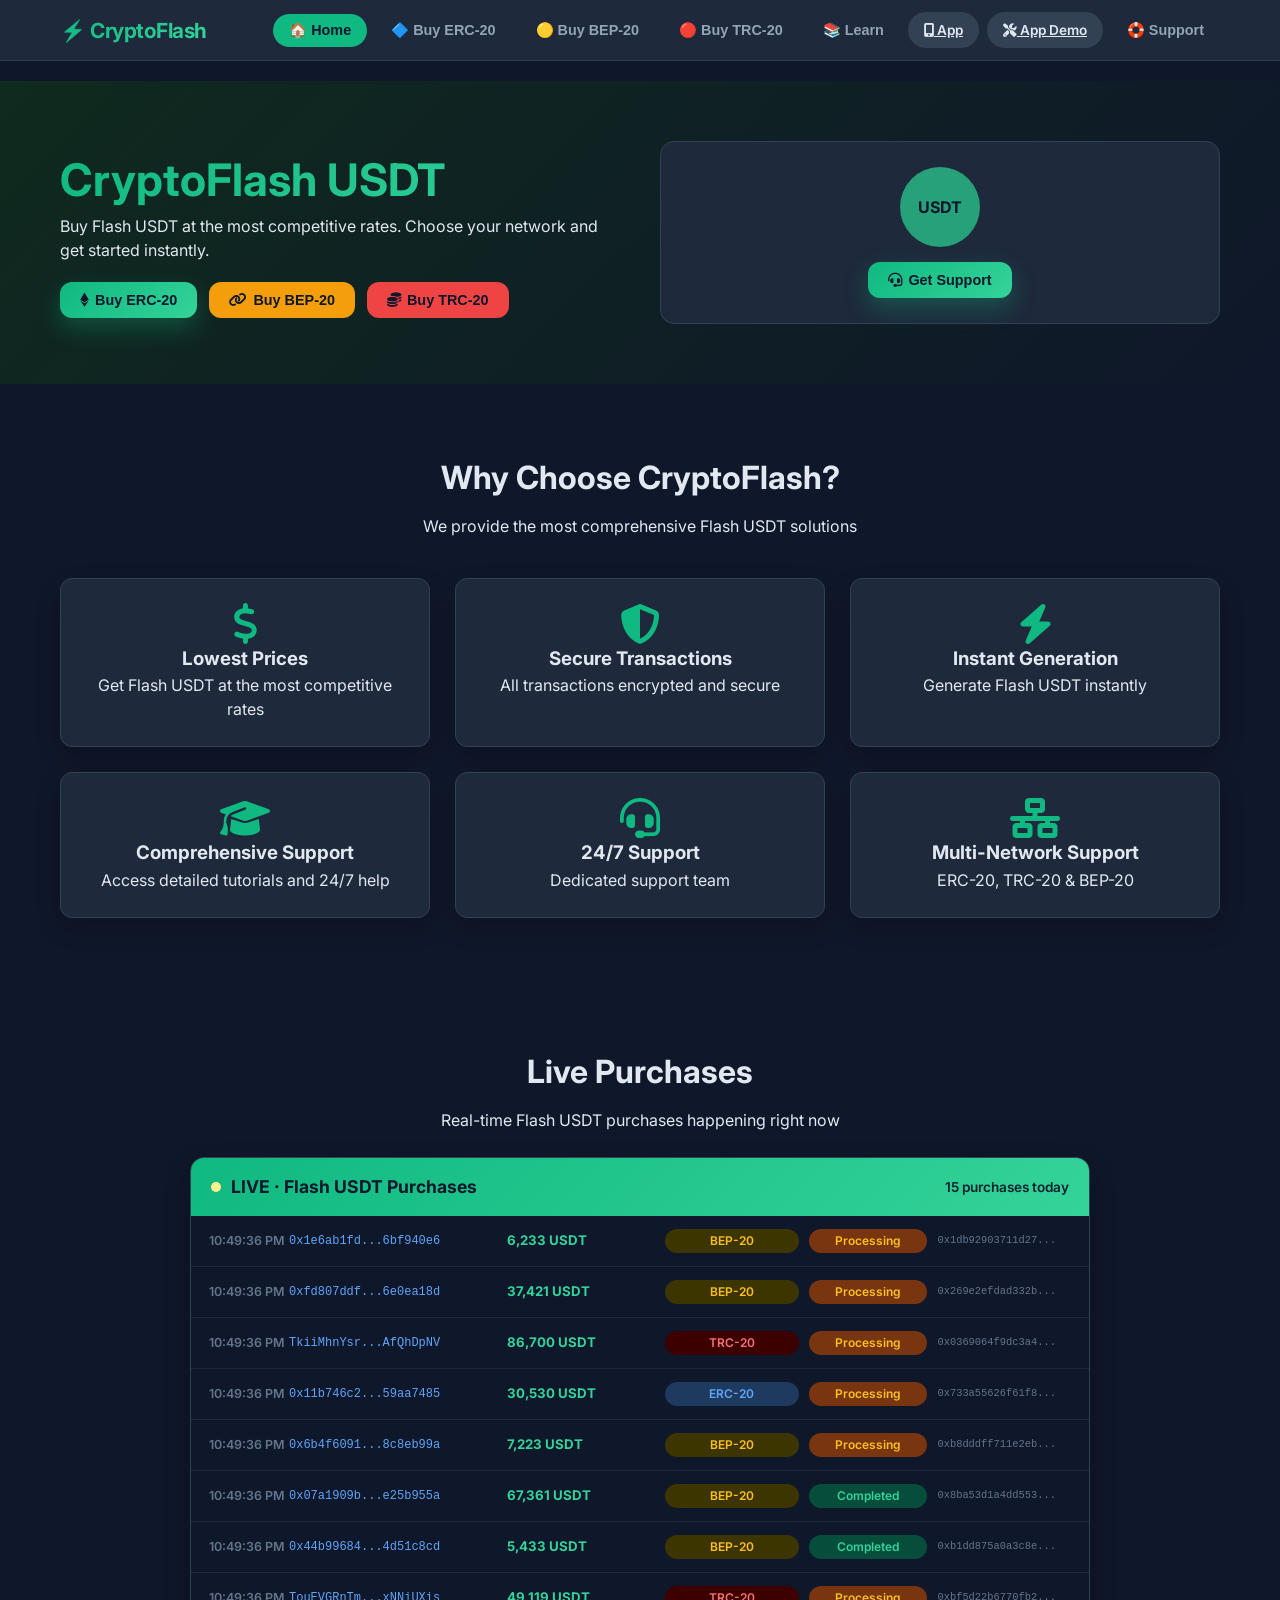
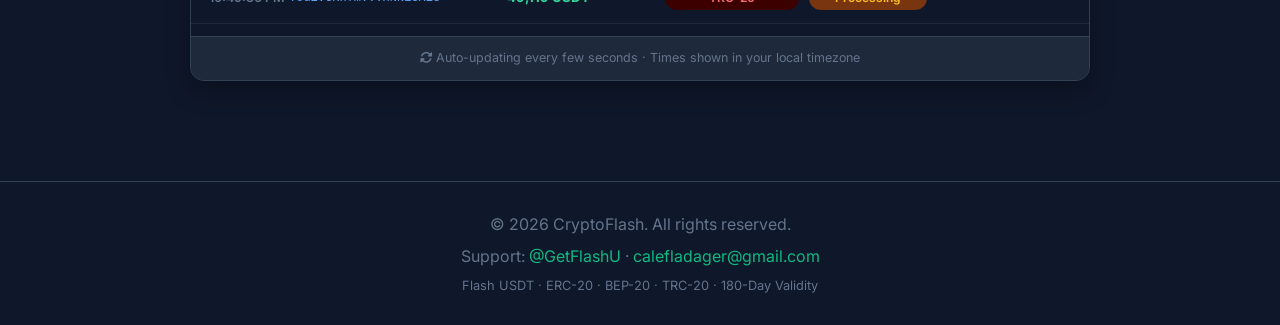
==== index.html @ 4290ac14 "Update index.html" ====
<!DOCTYPE html>
<html lang="en">
<head>
 <meta charset="UTF-8">
 <meta name="viewport" content="width=device-width, initial-scale=1.0, user-scalable=yes">
 
 <!-- Primary SEO Meta Tags -->
 <title>CryptoFlash - Buy Flash USDT Instantly | ERC-20, BEP-20, TRC-20 Lowest Prices</title>
 <meta name="description" content="Buy Flash USDT at the lowest prices. Instant delivery on ERC-20, BEP-20 & TRC-20 networks. 180-day validity, secure transactions, 24/7 Telegram support @GetFlashU.">
 <meta name="keywords" content="flash usdt, buy flash usdt, flash usdt generator, erc-20 usdt, trc-20 usdt, bep-20 usdt, flash trc, usdt flash, buy usdt cheap, flash usdt lowest price, flash usdt 2026, cryptoflash">
 <meta name="author" content="CryptoFlash">
 <meta name="robots" content="index, follow, max-image-preview:large, max-snippet:-1, max-video-preview:-1">
 <meta name="theme-color" content="#10b981">
 <link rel="canonical" href="https://cryptoflash.shop/">
 
 <!-- Open Graph / Facebook -->
 <meta property="og:type" content="website">
 <meta property="og:url" content="https://cryptoflash.shop/">
 <meta property="og:title" content="CryptoFlash - Buy Flash USDT Instantly | ERC-20, BEP-20, TRC-20">
 <meta property="og:description" content="Buy Flash USDT at the lowest prices. Instant delivery on ERC-20, BEP-20 & TRC-20 networks. 180-day validity, secure transactions, 24/7 Telegram support @GetFlashU.">
 <meta property="og:image" content="FlashTRCbanner.jpg">
 <meta property="og:image:width" content="1200">
 <meta property="og:image:height" content="630">
 <meta property="og:image:alt" content="CryptoFlash - Buy Flash USDT Instantly on ERC-20, BEP-20, TRC-20">
 <meta property="og:site_name" content="CryptoFlash">
 <meta property="og:locale" content="en_US">
 
 <!-- Twitter Card -->
 <meta name="twitter:card" content="summary_large_image">
 <meta name="twitter:url" content="https://cryptoflash.shop/">
 <meta name="twitter:title" content="CryptoFlash - Buy Flash USDT Instantly | ERC-20, BEP-20, TRC-20">
 <meta name="twitter:description" content="Buy Flash USDT at the lowest prices. Instant delivery on ERC-20, BEP-20 & TRC-20 networks. 180-day validity, secure transactions, 24/7 Telegram support @GetFlashU.">
 <meta name="twitter:image" content="FlashTRCbanner.jpg">
 <meta name="twitter:image:alt" content="CryptoFlash - Buy Flash USDT Instantly">
 <meta name="twitter:site" content="@GetFlashU">
 <meta name="twitter:creator" content="@GetFlashU">
 
 <!-- Favicon -->
 <link rel="icon" type="image/png" href="FlashTRC.jpg">
 <link rel="apple-touch-icon" href="FlashTRC.jpg">
 <link rel="shortcut icon" href="FlashTRC.jpg" type="image/png">
 
 <!-- Preconnect & Fonts -->
 <link rel="preconnect" href="https://fonts.googleapis.com">
 <link rel="preconnect" href="https://fonts.gstatic.com" crossorigin>
 <link rel="preconnect" href="https://cdnjs.cloudflare.com">
 <link href="https://fonts.googleapis.com/css2?family=Inter:wght@300;400;500;600;700;800&display=swap" rel="stylesheet">
 <link rel="stylesheet" href="https://cdnjs.cloudflare.com/ajax/libs/font-awesome/6.4.0/css/all.min.css">
 
 <!-- Structured Data: Organization -->
 <script type="application/ld+json">
 {
 "@context": "https://schema.org",
 "@type": "Organization",
 "name": "CryptoFlash",
 "url": "https://cryptoflash.shop/",
 "logo": "FlashTRC.jpg",
 "image": "FlashTRCbanner.jpg",
 "description": "Buy Flash USDT instantly on ERC-20, BEP-20, and TRC-20 networks at the lowest prices with 180-day validity.",
 "sameAs": [
 "https://t.me/GetFlashU"
 ],
 "contactPoint": {
 "@type": "ContactPoint",
 "contactType": "customer support",
 "url": "https://t.me/GetFlashU",
 "availableLanguage": ["English"]
 }
 }
 </script>
 
 <!-- Structured Data: WebSite with SearchAction -->
 <script type="application/ld+json">
 {
 "@context": "https://schema.org",
 "@type": "WebSite",
 "name": "CryptoFlash",
 "url": "https://cryptoflash.shop/",
 "potentialAction": {
 "@type": "SearchAction",
 "target": "https://cryptoflash.shop/?s={search_term_string}",
 "query-input": "required name=search_term_string"
 }
 }
 </script>
 
 <!-- Structured Data: Product / Service Offering -->
 <script type="application/ld+json">
 {
 "@context": "https://schema.org",
 "@type": "Service",
 "serviceType": "Flash USDT Purchase",
 "name": "CryptoFlash Flash USDT",
 "provider": {
 "@type": "Organization",
 "name": "CryptoFlash"
 },
 "areaServed": "Worldwide",
 "description": "Purchase Flash USDT on ERC-20, BEP-20, and TRC-20 networks with 180-day validity at the lowest market prices.",
 "offers": {
 "@type": "AggregateOffer",
 "priceCurrency": "USD",
 "lowPrice": "10",
 "highPrice": "350",
 "offerCount": "6"
 }
 }
 </script>
 
 <!-- Structured Data: FAQ Page -->
 <script type="application/ld+json">
 {
 "@context": "https://schema.org",
 "@type": "FAQPage",
 "mainEntity": [
 {
 "@type": "Question",
 "name": "What is Flash USDT?",
 "acceptedAnswer": {
 "@type": "Answer",
 "text": "Flash USDT is a token generated on EVM/TRON networks that mirrors Tether USDT functionality with a 180-day validity period. It can be used for trading, transfers, and testing across compatible platforms."
 }
 },
 {
 "@type": "Question",
 "name": "How long do Flash USDT tokens remain visible?",
 "acceptedAnswer": {
 "@type": "Answer",
 "text": "Flash USDT tokens remain visible for a minimum of 180 days from the purchase date. After that period, they may no longer appear in your wallet."
 }
 },
 {
 "@type": "Question",
 "name": "What is the minimum purchase amount?",
 "acceptedAnswer": {
 "@type": "Answer",
 "text": "For ERC-20 and BEP-20, the minimum is 1,000 Flash USDT. For TRC-20, the minimum tier is 5,000 Flash USDT."
 }
 },
 {
 "@type": "Question",
 "name": "Can I transfer Flash USDT to exchanges?",
 "acceptedAnswer": {
 "@type": "Answer",
 "text": "Yes, Flash USDT tokens can be transferred to any wallet that supports the respective network (ERC-20, BEP-20, or TRC-20). However, always verify exchange compatibility before transferring."
 }
 },
 {
 "@type": "Question",
 "name": "How do I contact support?",
 "acceptedAnswer": {
 "@type": "Answer",
 "text": "Click the Telegram button on the Support page to reach our support team directly at @GetFlashU. We're available 24/7."
 }
 },
 {
 "@type": "Question",
 "name": "Is my payment information secure?",
 "acceptedAnswer": {
 "@type": "Answer",
 "text": "Absolutely. We never store your private keys or wallet credentials. All transactions are processed on-chain and verified manually by our team."
 }
 }
 ]
 }
 </script>
 
 <!-- Structured Data: BreadcrumbList -->
 <script type="application/ld+json">
 {
 "@context": "https://schema.org",
 "@type": "BreadcrumbList",
 "itemListElement": [
 {
 "@type": "ListItem",
 "position": 1,
 "name": "Home",
 "item": "https://cryptoflash.shop/"
 },
 {
 "@type": "ListItem",
 "position": 2,
 "name": "Buy ERC-20",
 "item": "https://cryptoflash.shop/#erc20"
 },
 {
 "@type": "ListItem",
 "position": 3,
 "name": "Buy BEP-20",
 "item": "https://cryptoflash.shop/#bep20"
 },
 {
 "@type": "ListItem",
 "position": 4,
 "name": "Buy TRC-20",
 "item": "https://cryptoflash.shop/#trc20"
 },
 {
 "@type": "ListItem",
 "position": 5,
 "name": "Learn",
 "item": "https://cryptoflash.shop/#learn"
 },
 {
 "@type": "ListItem",
 "position": 6,
 "name": "Support",
 "item": "https://cryptoflash.shop/#support"
 }
 ]
 }
 </script>
 
 <style>
 * { margin: 0; padding: 0; box-sizing: border-box; }
 html { scroll-behavior: smooth; }
 body { font-family: 'Inter', sans-serif; line-height: 1.5; color: #e2e8f0; background-color: #0f172a; overflow-x: hidden; }
 .container { max-width: 1200px; margin: 0 auto; padding: 0 20px; }
 
 /* BUTTONS */
 .btn { padding: 10px 20px; border-radius: 12px; font-weight: 600; text-decoration: none; transition: all 0.3s; display: inline-flex; align-items: center; gap: 6px; font-size: 0.9rem; cursor: pointer; border: none; }
 .btn-primary { background: linear-gradient(135deg, #10b981, #34d399); color: #0f172a; box-shadow: 0 10px 25px rgba(16,185,129,0.3); }
 .btn-primary:hover { transform: translateY(-3px); box-shadow: 0 15px 30px rgba(16,185,129,0.4); }
 .btn-secondary { background: transparent; color: #10b981; border: 2px solid #10b981; }
 .btn-secondary:hover { background: rgba(16,185,129,0.1); }
 .btn-accent { background: #f59e0b; color: #0f172a; }
 .btn-accent:hover { background: #d97706; }
 
 /* NOTIFICATION */
 .notification { position: fixed; top: 20px; right: 20px; padding: 16px 24px; background: #00b894; color: #0f172a; border-radius: 14px; box-shadow: 0 10px 25px rgba(0,0,0,0.3); transform: translateX(150%); transition: transform 0.3s ease; z-index: 1001; font-weight: 500; }
 .notification.show { transform: translateX(0); }
 .notification.error { background: #ff2644; color: white; }
 
 /* NAVBAR STYLES */
 header {
 position: sticky;
 top: 0;
 z-index: 1000;
 background: #1e293b;
 border-bottom: 1px solid #334155;
 width: 100%;
 }
 .nav-container {
 display: flex;
 justify-content: space-between;
 align-items: center;
 padding: 12px 20px;
 max-width: 1200px;
 margin: 0 auto;
 }
 .nav-logo {
 display: flex;
 align-items: center;
 gap: 10px;
 font-weight: 700;
 font-size: 1.3rem;
 color: #10b981;
 background: linear-gradient(135deg, #10b981, #34d399);
 -webkit-background-clip: text;
 background-clip: text;
 -webkit-text-fill-color: transparent;
 letter-spacing: -0.5px;
 }
 
 /* Desktop Nav */
 .nav-tabs {
 display: flex;
 gap: 8px;
 align-items: center;
 }
 .tab-btn {
 padding: 8px 16px;
 border-radius: 40px;
 background: transparent;
 border: none;
 font-weight: 600;
 cursor: pointer;
 transition: all 0.2s;
 color: #94a3b8;
 font-size: 0.9rem;
 white-space: nowrap;
 }
 .tab-btn:hover { color: #e2e8f0; background: #334155; }
 .tab-btn.active { background: #10b981; color: #0f172a; }
 .tab-btn.external-link {
 font-size: 0.85rem;
 background: #334155;
 color: #e2e8f0;
 }
 .tab-btn.external-link:hover { background: #475569; }
 
 /* Mobile Menu Toggle */
 .mobile-menu-toggle {
 display: none;
 background: transparent;
 border: none;
 color: #10b981;
 font-size: 1.5rem;
 cursor: pointer;
 padding: 5px;
 }
 
 /* Mobile Responsive Nav */
 @media (max-width: 900px) {
 .mobile-menu-toggle { display: block; }
 .nav-container { flex-wrap: wrap; }
 .nav-tabs {
 display: none;
 flex-direction: column;
 width: 100%;
 background: #1e293b;
 padding: 10px 0;
 gap: 0;
 border-top: 1px solid #334155;
 order: 3;
 }
 .nav-tabs.open { display: flex; }
 .tab-btn {
 width: 100%;
 text-align: left;
 padding: 12px 20px;
 border-radius: 0;
 border-bottom: 1px solid #334155;
 }
 .tab-btn:last-child { border-bottom: none; }
 .tab-btn.active { background: #1e293b; color: #10b981; border-left: 4px solid #10b981; }
 .tab-btn.external-link { background: #0f172a; border-radius: 8px; margin: 5px 10px; width: calc(100% - 20px); }
 }
 
 .tab-page { display: none; animation: fadeIn 0.3s ease; padding-top: 20px; }
 .tab-page.active-page { display: block; }
 @keyframes fadeIn { from { opacity:0; } to { opacity:1; } }
 
 /* CARDS */
 .card { background: #1e293b; border-radius: 14px; padding: 20px; text-align: center; cursor: pointer; border: 2px solid #334155; transition: all 0.2s; box-shadow: 0 5px 15px rgba(0,0,0,0.2); }
 .card.selected { border-color: #ff2644; background: #2d1b1e; transform: translateY(-3px); }
 .card h3 { color: #f87171; margin-bottom: 8px; font-size: 1.1rem; }
 
 /* FEATURE CARDS */
 .feature-card { background: #1e293b; border-radius: 12px; padding: 25px; box-shadow: 0 10px 25px rgba(0,0,0,0.2); text-align: center; border: 1px solid #334155; }
 .feature-card i { color: #10b981; }
 
 /* SLIDER */
 .slider-container { max-width: 600px; margin: 30px auto; padding: 25px; background: #1e293b; border-radius: 14px; border: 2px solid #334155; box-shadow: 0 8px 20px rgba(0,0,0,0.2); }
 .amount-display { font-size: 20px; font-weight: 700; color: #10b981; background: #0f2a1e; padding: 12px 24px; border-radius: 14px; display: inline-block; }
 .slider { -webkit-appearance: none; width: 100%; height: 8px; border-radius: 4px; background: #334155; margin: 20px 0; }
 .slider::-webkit-slider-thumb { -webkit-appearance: none; width: 24px; height: 24px; border-radius: 50%; background: #10b981; cursor: pointer; border: 3px solid #0f172a; }
 .fee-display { background: #0f2a1e; border-radius: 14px; padding: 16px; text-align: center; margin-top: 20px; color: #e2e8f0; }
 .validity-badge { background: linear-gradient(135deg, #00b894, #00a085); color: #0f172a; padding: 8px 16px; border-radius: 999px; display: inline-block; font-size: 12px; margin-top: 10px; font-weight: 600; }
 .wallet-input { width: 100%; padding: 16px; border: 2px solid #334155; border-radius: 14px; font-size: 16px; text-align: center; font-family: monospace; background: #0f172a; color: #e2e8f0; }
 .wallet-input::placeholder { color: #64748b; }
 
 /* EXCHANGE GRID */
 .exchange-grid { display: grid; grid-template-columns: repeat(auto-fit, minmax(120px, 1fr)); gap: 16px; background: #1e293b; border-radius: 14px; padding: 20px; margin: 20px auto; max-width: 880px; border: 1px solid #334155; }
 .exchange-item { background: #0f172a; border: 1px solid #334155; border-radius: 12px; padding: 12px; text-align: center; transition: transform 0.2s; color: #e2e8f0; }
 .exchange-item:hover { transform: translateY(-3px); border-color: #10b981; }
 
 /* TRANSACTION PAGE ENHANCED */
 .transaction-page-enhanced {
 background: #1e293b;
 border-radius: 24px;
 padding: 32px 28px;
 margin: 30px auto;
 max-width: 780px;
 box-shadow: 0 20px 35px -8px rgba(0,0,0,0.4), 0 5px 10px -4px rgba(0,0,0,0.2);
 border: 1px solid #334155;
 transition: all 0.2s ease;
 }
 .step-indicator {
 display: flex;
 align-items: center;
 justify-content: center;
 gap: 12px;
 margin-bottom: 28px;
 }
 .step-badge {
 background: #1e3a5f;
 color: #60a5fa;
 font-weight: 700;
 padding: 6px 18px;
 border-radius: 40px;
 font-size: 0.9rem;
 letter-spacing: 0.3px;
 }
 .receipt-card {
 background: #0f2a1e;
 border-radius: 20px;
 padding: 24px;
 margin: 20px 0 28px;
 border: 1px solid #1e4a35;
 }
 .receipt-row {
 display: flex;
 justify-content: space-between;
 align-items: baseline;
 padding: 12px 0;
 border-bottom: 1px solid #1e3a5f;
 color: #e2e8f0;
 }
 .receipt-row:last-child {
 border-bottom: none;
 padding-top: 16px;
 margin-top: 6px;
 border-top: 2px dashed #1e4a35;
 }
 .receipt-label {
 font-weight: 500;
 color: #94a3b8;
 display: flex;
 align-items: center;
 gap: 10px;
 }
 .receipt-value {
 font-weight: 700;
 font-size: 1.1rem;
 color: #e2e8f0;
 }
 .highlight-amount {
 background: linear-gradient(145deg, #1e293b, #0f2a1e);
 padding: 8px 18px;
 border-radius: 40px;
 border: 1px solid #334155;
 font-size: 1.6rem;
 font-weight: 800;
 color: #10b981;
 }
 .payment-box {
 background: #0f2a1e;
 border-radius: 20px;
 padding: 24px;
 margin: 28px 0 20px;
 border-left: 6px solid #10b981;
 }
 .address-copy {
 background: #0f172a;
 border-radius: 16px;
 padding: 16px 20px;
 font-family: 'SF Mono', 'Menlo', monospace;
 font-size: 0.95rem;
 border: 1px solid #334155;
 word-break: break-all;
 margin: 16px 0 8px;
 display: flex;
 align-items: center;
 justify-content: space-between;
 color: #e2e8f0;
 }
 .copy-btn {
 background: none;
 border: none;
 color: #10b981;
 font-size: 1.2rem;
 cursor: pointer;
 padding: 6px 12px;
 border-radius: 30px;
 transition: background 0.2s;
 }
 .copy-btn:hover { background: #1e3a5f; }
 .hash-input {
 width: 100%;
 padding: 16px 20px;
 border: 2px solid #334155;
 border-radius: 18px;
 font-size: 0.95rem;
 font-family: monospace;
 background: #0f172a;
 color: #e2e8f0;
 margin: 16px 0 12px;
 transition: border 0.2s;
 }
 .hash-input::placeholder { color: #64748b; }
 .hash-input:focus {
 border-color: #10b981;
 outline: none;
 box-shadow: 0 0 0 3px rgba(16,185,129,0.2);
 }
 .action-buttons {
 display: flex;
 gap: 16px;
 flex-wrap: wrap;
 margin-top: 24px;
 }
 .btn-large {
 padding: 14px 28px;
 font-size: 1rem;
 border-radius: 40px;
 }
 .security-badge {
 display: flex;
 align-items: center;
 gap: 8px;
 background: #0f2a1e;
 padding: 10px 18px;
 border-radius: 40px;
 color: #34d399;
 font-size: 0.85rem;
 font-weight: 500;
 }
 
 /* SUPPORT PAGE */
 .support-header { padding: 60px 0; background: linear-gradient(135deg, #0f2a1e, #0f172a); text-align: center; border-bottom: 1px solid #334155; }
 .support-header h1 { font-size: 2.5rem; margin-bottom: 12px; color: #e2e8f0; }
 .support-header p { color: #94a3b8; max-width: 600px; margin: 0 auto 30px; font-size: 1.1rem; }
 .telegram-btn { background: linear-gradient(135deg, #229ED9, #1C8AC0); color: white; padding: 18px 40px; border-radius: 50px; font-size: 1.2rem; font-weight: 700; display: inline-flex; align-items: center; gap: 12px; text-decoration: none; box-shadow: 0 15px 35px rgba(34, 158, 217, 0.3); transition: all 0.3s; border: none; cursor: pointer; }
 .telegram-btn:hover { transform: translateY(-4px); box-shadow: 0 20px 40px rgba(34, 158, 217, 0.4); }
 .telegram-btn i { font-size: 1.5rem; }
 .faq-section { padding: 60px 0; background: #0f172a; }
 .faq-item { background: #1e293b; border-radius: 12px; padding: 20px; margin-bottom: 15px; cursor: pointer; box-shadow: 0 5px 15px rgba(0,0,0,0.1); border: 1px solid #334155; transition: all 0.2s; }
 .faq-item:hover { border-color: #10b981; }
 .faq-question { display: flex; justify-content: space-between; align-items: center; font-weight: 600; font-size: 1.05rem; color: #e2e8f0; }
 .faq-answer { max-height: 0; overflow: hidden; transition: max-height 0.3s; color: #94a3b8; }
 .faq-item.active .faq-answer { max-height: 300px; margin-top: 15px; }
 .faq-item.active { border-color: #10b981; }
 .support-info-grid { display: grid; grid-template-columns: repeat(auto-fit, minmax(250px, 1fr)); gap: 25px; margin: 40px 0; }
 .support-info-card { background: #1e293b; border-radius: 12px; padding: 25px; text-align: center; border: 1px solid #334155; color: #e2e8f0; }
 .support-info-card i { font-size: 2rem; color: #10b981; margin-bottom: 12px; }
 
 /* LIVE PURCHASES */
 .live-purchases-container { max-width: 900px; margin: 0 auto; background: #1e293b; border-radius: 14px; overflow: hidden; box-shadow: 0 10px 25px rgba(0,0,0,0.3); border: 1px solid #334155; }
 .live-purchases-header { background: linear-gradient(135deg, #10b981, #34d399); color: #0f172a; padding: 16px 20px; display: flex; align-items: center; justify-content: space-between; flex-wrap: wrap; gap: 10px; }
 .live-purchases-header h3 { font-size: 1.1rem; display: flex; align-items: center; gap: 10px; font-weight: 700; }
 .live-dot { width: 10px; height: 10px; background: #fef08a; border-radius: 50%; animation: pulse 1.5s infinite; display: inline-block; }
 .live-purchases-header .stats { font-size: 0.85rem; opacity: 0.95; font-weight: 600; }
 .live-purchase-list { padding: 0; margin: 0; list-style: none; max-height: 420px; overflow-y: auto; background: #0f172a; }
 .live-purchase-item { display: grid; grid-template-columns: 70px 1.4fr 1fr 0.9fr 0.8fr 0.9fr; gap: 10px; align-items: center; padding: 13px 18px; border-bottom: 1px solid #1e293b; font-size: 0.83rem; animation: fadeInRow 0.5s ease; color: #e2e8f0; }
 .live-purchase-item:last-child { border-bottom: none; }
 .live-purchase-item .time { color: #64748b; font-weight: 600; font-size: 0.78rem; white-space: nowrap; }
 .live-purchase-item .hash { font-family: 'SF Mono', 'Menlo', monospace; color: #60a5fa; font-size: 0.75rem; word-break: break-all; }
 .live-purchase-item .amount { font-weight: 700; color: #34d399; white-space: nowrap; }
 .live-purchase-item .network { font-weight: 600; font-size: 0.75rem; padding: 3px 8px; border-radius: 20px; text-align: center; white-space: nowrap; }
 .network-ERC { background: #1e3a5f; color: #60a5fa; }
 .network-BEP { background: #3d3500; color: #fbbf24; }
 .network-TRC { background: #3d0000; color: #f87171; }
 .live-purchase-item .status { font-weight: 600; font-size: 0.75rem; padding: 3px 8px; border-radius: 20px; text-align: center; white-space: nowrap; }
 .status-completed { background: #064e3b; color: #34d399; }
 .status-processing { background: #78350f; color: #fbbf24; }
 @keyframes fadeInRow { from { opacity: 0; transform: translateY(-8px); } to { opacity: 1; transform: translateY(0); } }
 @keyframes pulse { 0% { transform: scale(0.9); box-shadow: 0 0 0 0 rgba(254,240,138,0.7); } 70% { transform: scale(1.1); box-shadow: 0 0 0 8px rgba(254,240,138,0); } 100% { transform: scale(0.9); box-shadow: 0 0 0 0 rgba(254,240,138,0); } }
 .live-purchases-footer { padding: 12px 18px; background: #1e293b; text-align: center; font-size: 0.78rem; color: #64748b; border-top: 1px solid #334155; }
 @media (max-width: 768px) {
 .live-purchase-item { grid-template-columns: 60px 1.2fr 1fr 0.8fr 0.7fr 0.8fr; font-size: 0.72rem; padding: 10px 12px; gap: 6px; }
 .live-purchase-item .hash { font-size: 0.66rem; }
 .live-purchase-item .network, .live-purchase-item .status { font-size: 0.66rem; padding: 2px 6px; }
 }
 @media (max-width: 520px) {
 .live-purchase-item { grid-template-columns: 52px 1fr 1fr 0.7fr 0.6fr 0.7fr; font-size: 0.66rem; padding: 9px 8px; gap: 4px; }
 .live-purchase-item .hash { font-size: 0.6rem; }
 .live-purchases-header h3 { font-size: 0.95rem; }
 }
 
 /* SECTION HEADERS */
 .section-header { text-align: center; margin-bottom: 40px; }
 .section-header h2 { font-size: 2rem; margin-bottom: 12px; color: #e2e8f0; }
 .features-grid { display: grid; grid-template-columns: repeat(auto-fit, minmax(280px, 1fr)); gap: 25px; margin-top: 40px; }
 
 /* LEARN PAGE */
 .learn-section { padding: 60px 0; background: #0f172a; }
 .learn-card { background: #1e293b; border-radius: 14px; padding: 30px; margin-bottom: 25px; border: 1px solid #334155; }
 .learn-card h3 { color: #10b981; margin-bottom: 15px; font-size: 1.3rem; }
 .learn-card p, .learn-card li { color: #94a3b8; line-height: 1.8; }
 .learn-card ul { padding-left: 20px; margin-top: 10px; }
 .learn-card ul li { margin-bottom: 8px; }
 .learn-badge { display: inline-block; background: #10b981; color: #0f172a; padding: 4px 12px; border-radius: 20px; font-size: 0.75rem; font-weight: 700; margin-bottom: 10px; }
 
 /* TOOL DEMO */
 .tool-demo-section { padding: 60px 0; background: #0f172a; }
 .demo-card { background: #1e293b; border-radius: 14px; padding: 30px; border: 1px solid #334155; text-align: center; }
 .demo-card h3 { color: #f59e0b; margin-bottom: 15px; }
 .demo-card p { color: #94a3b8; }
 .demo-placeholder { background: #0f172a; border: 2px dashed #334155; border-radius: 12px; padding: 40px; margin-top: 20px; color: #64748b; }
 
 /* WARNINGS & INFO BOXES */
 .warning-box { margin: 20px auto; padding: 16px; background: #3d2e00; border: 3px solid #f59e0b; border-radius: 14px; text-align: center; max-width: 600px; color: #fbbf24; }
 .info-box { background: #0f2a1e; border: 2px solid #1e4a35; border-radius: 14px; padding: 24px; margin: 20px auto; max-width: 880px; color: #e2e8f0; }
 .help-box { margin-top: 30px; padding: 20px; background: #0f2a1e; border: 2px dashed #1e4a35; border-radius: 14px; max-width: 600px; margin: 20px auto; text-align: center; color: #94a3b8; }
 
 /* FOOTER */
 footer { text-align: center; padding: 30px 20px; color: #64748b; border-top: 1px solid #334155; margin-top: 40px; background: #0f172a; }
 footer a { color: #10b981; text-decoration: none; }
 footer a:hover { text-decoration: underline; }
 
 /* SCREEN READER */
 .sr-only {
 position: absolute;
 width: 1px;
 height: 1px;
 padding: 0;
 margin: -1px;
 overflow: hidden;
 clip: rect(0,0,0,0);
 white-space: nowrap;
 border: 0;
 }
 
 /* ONLINE DOT */
 .online-dot {
 display: inline-block;
 width: 8px;
 height: 8px;
 background: #10b981;
 border-radius: 50%;
 animation: pulse 1.5s infinite;
 }
 
 /* NETWORK BADGE */
 .network-badge { background: linear-gradient(135deg, #F0B90B, #B38F00); color: #0f172a; padding: 6px 12px; border-radius: 20px; font-size: 12px; display: inline-block; margin-left: 8px; font-weight: 700; }
 
 /* PRICING GRID */
 .pricing-grid { 
 display: grid; 
 grid-template-columns: repeat(4, 1fr); 
 gap: 16px; 
 margin: 30px 0; 
 }
 @media (max-width: 768px) {
 .pricing-grid {
 grid-template-columns: repeat(2, 1fr);
 }
 }
 
 /* TRACK TRANSACTION */
 .track-transaction { background: #1e293b; border-radius: 14px; padding: 24px; margin: 30px auto; max-width: 700px; box-shadow: 0 10px 25px rgba(0,0,0,0.2); display: none; border: 2px solid #334155; color: #e2e8f0; }
 .track-input { width: 100%; padding: 16px; border: 2px solid #334155; border-radius: 14px; font-size: 16px; font-family: monospace; background: #0f172a; color: #e2e8f0; margin-bottom: 16px; }
 .track-input::placeholder { color: #64748b; }
 
 /* ERC/BEP SPECIFIC COLORS */
 :root { --erc-primary: #60a5fa; --erc-primary-dark: #3b82f6; --erc-border: #1e3a5f; }
 
 /* SCROLLBAR */
 ::-webkit-scrollbar { width: 8px; }
 ::-webkit-scrollbar-track { background: #0f172a; }
 ::-webkit-scrollbar-thumb { background: #334155; border-radius: 4px; }
 ::-webkit-scrollbar-thumb:hover { background: #475569; }
 </style>
</head>
<body>
<div class="notification" id="globalNotification" role="status" aria-live="polite">Action completed</div>
<header>
 <div class="nav-container">
 <div class="nav-logo">
 <span>⚡ CryptoFlash</span>
 </div>
 <button class="mobile-menu-toggle" id="mobileMenuToggle" aria-label="Toggle menu">
 <i class="fas fa-bars"></i>
 </button>
 <nav class="nav-tabs" id="navTabs">
 <button class="tab-btn active" data-page="home" aria-label="Home page">🏠 Home</button>
 <button class="tab-btn" data-page="erc20" aria-label="Buy ERC-20 Flash USDT">🔷 Buy ERC-20</button>
 <button class="tab-btn" data-page="bep20" aria-label="Buy BEP-20 Flash USDT">🟡 Buy BEP-20</button>
 <button class="tab-btn" data-page="trc20" aria-label="Buy TRC-20 Flash USDT">🔴 Buy TRC-20</button>
 <button class="tab-btn" data-page="learn" aria-label="Learn about Flash USDT">📚 Learn</button>
 <a href="app.html" target="_blank" class="tab-btn external-link" aria-label="Open App"><i class="fas fa-mobile-alt"></i> App</a>
 <a href="demo.html" target="_blank" class="tab-btn external-link" aria-label="Open Demo Tool"><i class="fas fa-tools"></i> App Demo</a>
 <button class="tab-btn" data-page="support" aria-label="Support and FAQ">🛟 Support</button>
 </nav>
 </div>
</header>

<main>
<!-- ===================== HOME PAGE ===================== -->
<div id="home-page" class="tab-page active-page">
 <section style="padding:60px 0; background:linear-gradient(135deg,#0f2a1e,#0f172a);">
 <div class="container">
 <div style="display:grid; gap:40px; align-items:center; grid-template-columns:1fr 1fr;">
 <div><h1 style="font-size:2.8rem; background:linear-gradient(135deg,#10b981,#34d399); -webkit-background-clip:text; -webkit-text-fill-color:transparent;">CryptoFlash USDT</h1><p>Buy Flash USDT at the most competitive rates. Choose your network and get started instantly.</p><div style="display:flex; gap:12px; flex-wrap:wrap; margin-top:20px;"><button class="btn btn-primary" data-nav="erc20"><i class="fab fa-ethereum" aria-hidden="true"></i> Buy ERC-20</button><button class="btn btn-accent" data-nav="bep20"><i class="fas fa-chain" aria-hidden="true"></i> Buy BEP-20</button><button class="btn btn-accent" data-nav="trc20" style="background:#ef4444; border-color:#ef4444;"><i class="fas fa-coins" aria-hidden="true"></i> Buy TRC-20</button></div></div>
 <div style="background:#1e293b; border-radius:14px; padding:25px; text-align:center; border:1px solid #334155;"><div style="background:#26a17a; width:80px; height:80px; border-radius:50%; margin:0 auto 15px; display:flex; align-items:center; justify-content:center; color:#0f172a; font-weight:bold;">USDT</div><button class="btn btn-primary" data-nav="support"><i class="fas fa-headset" aria-hidden="true"></i> Get Support</button></div>
 </div>
 </div>
 </section>
 <section style="padding:70px 0; background:#0f172a;"><div class="container"><div class="section-header"><h2>Why Choose CryptoFlash?</h2><p>We provide the most comprehensive Flash USDT solutions</p></div><div class="features-grid"><div class="feature-card"><i class="fas fa-dollar-sign" style="font-size:40px; color:#10b981;" aria-hidden="true"></i><h3>Lowest Prices</h3><p>Get Flash USDT at the most competitive rates</p></div><div class="feature-card"><i class="fas fa-shield-alt" style="font-size:40px; color:#10b981;" aria-hidden="true"></i><h3>Secure Transactions</h3><p>All transactions encrypted and secure</p></div><div class="feature-card"><i class="fas fa-bolt" style="font-size:40px; color:#10b981;" aria-hidden="true"></i><h3>Instant Generation</h3><p>Generate Flash USDT instantly</p></div><div class="feature-card"><i class="fas fa-graduation-cap" style="font-size:40px; color:#10b981;" aria-hidden="true"></i><h3>Comprehensive Support</h3><p>Access detailed tutorials and 24/7 help</p></div><div class="feature-card"><i class="fas fa-headset" style="font-size:40px; color:#10b981;" aria-hidden="true"></i><h3>24/7 Support</h3><p>Dedicated support team</p></div><div class="feature-card"><i class="fas fa-network-wired" style="font-size:40px; color:#10b981;" aria-hidden="true"></i><h3>Multi-Network Support</h3><p>ERC-20, TRC-20 &amp; BEP-20</p></div></div></div></section>
 
 <!-- ===================== LIVE PURCHASES ===================== -->
 <section class="live-purchases" style="padding:60px 0; background:#0f172a;">
 <div class="container">
 <div class="section-header" style="margin-bottom:25px;">
 <h2>Live Purchases</h2>
 <p>Real-time Flash USDT purchases happening right now</p>
 </div>
 <div class="live-purchases-container">
 <div class="live-purchases-header">
 <h3><span class="live-dot" aria-hidden="true"></span> LIVE · Flash USDT Purchases</h3>
 <div class="stats"><span id="liveTotalCount">0</span> purchases today</div>
 </div>
 <ul class="live-purchase-list" id="livePurchaseList" aria-live="polite" aria-label="Live purchases feed"></ul>
 <div class="live-purchases-footer">
 <i class="fas fa-sync-alt" aria-hidden="true"></i> Auto-updating every few seconds · Times shown in your local timezone
 </div>
 </div>
 </div>
 </section>
</div>

<!-- ===================== SUPPORT PAGE ===================== -->
<div id="support-page" class="tab-page">
 <section class="support-header">
 <div class="container">
 <h1>🛟 Support Center</h1>
 <p>Need help with your CryptoFlash purchase? Our team is ready to assist you on Telegram.</p>
 <a href="https://t.me/GetFlashU" target="_blank" rel="noopener noreferrer" class="telegram-btn">
 <i class="fab fa-telegram" aria-hidden="true"></i> Contact Support Now @GetFlashU
 </a>
 <p style="margin-top: 20px; font-size: 0.9rem; color: #64748b;">Typical response time: under 15 minutes</p>
 </div>
 </section>

 <div class="container">
 <div class="support-info-grid">
 <div class="support-info-card">
 <i class="fas fa-clock" aria-hidden="true"></i>
 <h3>24/7 Availability</h3>
 <p>Our team is online around the clock to help with any questions.</p>
 </div>
 <div class="support-info-card">
 <i class="fas fa-bolt" aria-hidden="true"></i>
 <h3>Fast Response</h3>
 <p>Get answers quickly — most inquiries are resolved within minutes.</p>
 </div>
 <div class="support-info-card">
 <i class="fas fa-user-shield" aria-hidden="true"></i>
 <h3>Secure &amp; Private</h3>
 <p>All conversations are confidential and handled by verified staff.</p>
 </div>
 </div>
 </div>

 <section class="faq-section">
 <div class="container">
 <div class="section-header">
 <h2>Frequently Asked Questions</h2>
 <p>Everything you need to know about CryptoFlash USDT</p>
 </div>
 <div class="faq-container">
 <div class="faq-item">
 <div class="faq-question">What is Flash USDT? <span>+</span></div>
 <div class="faq-answer">Flash USDT is a token generated on EVM/TRON networks that mirrors Tether USDT functionality with a 180-day validity period. It can be used for trading, transfers, and testing across compatible platforms.</div>
 </div>
 <div class="faq-item">
 <div class="faq-question">How long do Flash USDT tokens remain visible? <span>+</span></div>
 <div class="faq-answer">Flash USDT tokens remain visible for a minimum of 180 days from the purchase date. After that period, they may no longer appear in your wallet.</div>
 </div>
 <div class="faq-item">
 <div class="faq-question">What is the minimum purchase amount? <span>+</span></div>
 <div class="faq-answer">For ERC-20 and BEP-20, the minimum is 1,000 Flash USDT. For TRC-20, the minimum tier is 5,000 Flash USDT.</div>
 </div>
 <div class="faq-item">
 <div class="faq-question">Can I transfer Flash USDT to exchanges? <span>+</span></div>
 <div class="faq-answer">Yes, Flash USDT tokens can be transferred to any wallet that supports the respective network (ERC-20, BEP-20, or TRC-20). However, always verify exchange compatibility before transferring.</div>
 </div>
 <div class="faq-item">
 <div class="faq-question">How do I contact support? <span>+</span></div>
 <div class="faq-answer">Click the Telegram button above to reach our support team directly at @GetFlashU. We're available 24/7.</div>
 </div>
 <div class="faq-item">
 <div class="faq-question">Is my payment information secure? <span>+</span></div>
 <div class="faq-answer">Absolutely. We never store your private keys or wallet credentials. All transactions are processed on-chain and verified manually by our team.</div>
 </div>
 </div>
 </div>
 </section>
</div>

<!-- ===================== ERC-20 BUY PAGE ===================== -->
<div id="erc20-page" class="tab-page">
 <div id="ercHomeDiv" style="max-width:1200px; margin:0 auto; padding:20px;">
 <div style="text-align:center;"><h2 style="color:#60a5fa;"><i class="fab fa-ethereum" aria-hidden="true"></i> Buy ERC-20 Flash USDT Instantly</h2><p>Select your desired Flash USDT amount below. Get premium Flash USDT with 180-day validity.</p><div class="live-status" style="margin-top:10px;">Status: <span id="ercWalletStatus">Wallet not connected</span><span class="online-dot" style="display:inline-block; margin-left:8px;"></span></div></div>
 <div class="slider-container"><div class="slider-header" style="display:flex; justify-content:space-between;"><h3>Select Flash USDT Amount</h3><div class="amount-display" id="ercAmountDisplay">1,000 Flash USDT</div></div><input type="range" id="ercSlider" min="1" max="6" value="1" class="slider" aria-label="Select Flash USDT amount"><div class="slider-labels" style="display:flex; justify-content:space-between;"><span>1K</span><span>5K</span><span>10K</span><span>25K</span><span>50K</span><span>100K</span></div><div class="fee-display"><p>You will receive: <span class="fee-amount" id="ercReceiveAmount">1,000 Flash USDT</span></p><p>Purchase Amount: $<span id="ercPurchaseAmount">10</span> USDT</p><div class="validity-badge">Validity: 180 Days</div></div></div>
 <div class="wallet-section" style="max-width:600px; margin:0 auto;"><input type="text" id="ercWallet" class="wallet-input" placeholder="Enter your ERC-20 USDT wallet address (e.g., 0x...)"></div>
 <button class="btn btn-primary" id="ercConnectBtn" style="margin:20px auto; display:block;">Purchase Flash USDT</button>
 <div class="warning-box">⚠️ IMPORTANT: You will receive Flash USDT to the ERC-20 wallet address you provide. All Flash USDT purchases come with 180-day validity.</div>
 <h2 class="section-header">Trusted Exchange Compatibility</h2><div class="exchange-grid"><div class="exchange-item"><img src="https://s2.coinmarketcap.com/static/img/exchanges/64x64/270.png" width="28" alt="Binance logo" loading="lazy"><div>Binance</div></div><div class="exchange-item"><img src="https://s2.coinmarketcap.com/static/img/exchanges/64x64/89.png" width="28" alt="Coinbase logo" loading="lazy"><div>Coinbase</div></div><div class="exchange-item"><img src="https://s2.coinmarketcap.com/static/img/exchanges/64x64/24.png" width="28" alt="Kraken logo" loading="lazy"><div>Kraken</div></div><div class="exchange-item"><img src="https://upload.wikimedia.org/wikipedia/commons/thumb/3/36/MetaMask_Fox.svg/1200px-MetaMask_Fox.svg.png" width="28" alt="MetaMask logo" loading="lazy"><div>MetaMask</div></div><div class="exchange-item"><img src="https://trustwallet.com/assets/images/media/assets/TWT.png" width="28" alt="Trust Wallet logo" loading="lazy"><div>Trust Wallet</div></div><div class="exchange-item"><img src="https://s2.coinmarketcap.com/static/img/exchanges/64x64/294.png" width="28" alt="OKX logo" loading="lazy"><div>OKX</div></div><div class="exchange-item"><img src="https://s2.coinmarketcap.com/static/img/exchanges/64x64/34.png" width="28" alt="Gemini logo" loading="lazy"><div>Gemini</div></div><div class="exchange-item"><img src="https://s2.coinmarketcap.com/static/img/exchanges/64x64/302.png" width="28" alt="Gate.io logo" loading="lazy"><div>Gate.io</div></div></div>
 <h2 class="section-header">How It Works</h2><div class="info-box"><ul style="padding-left:20px;"><li>Select your desired Flash USDT amount (minimum 1,000)</li><li>Pay the special purchase price in real USDT</li><li>Receive 100% of your selected Flash USDT amount instantly</li><li>Example: Select 1,000 Flash USDT → Pay $10 USDT → Receive 1,000 Flash USDT (Valid for 180 days)</li><li>All Flash USDT purchases come with 180-day validity from purchase date</li></ul></div>
 <div class="help-box"><strong>Need Help?</strong><br/>Contact our support team via Telegram <strong>@GetFlashU</strong>. We typically respond within minutes.</div>
 <button class="btn btn-secondary" id="ercShowTrackBtn" style="margin:20px auto; display:block;">Track Transaction</button>
 </div>
 
 <div id="ercTransactionPage" class="transaction-page-enhanced" style="display:none;">
 <div class="step-indicator">
 <span class="step-badge"><i class="fas fa-check-circle" style="margin-right:6px;" aria-hidden="true"></i> Step 1: Details</span>
 <i class="fas fa-arrow-right" style="color:#64748b;" aria-hidden="true"></i>
 <span class="step-badge" style="background:#3b82f6; color:white;"><i class="fas fa-credit-card" aria-hidden="true"></i> Step 2: Payment</span>
 </div>
 <h2 style="color:#e2e8f0; margin-bottom: 6px;">Complete Your Flash USDT Purchase</h2>
 <p style="color:#94a3b8; margin-bottom: 20px;">Secure • 180-day validity • ERC-20 network</p>
 
 <div id="ercTxDetails"></div>
 
 <div class="payment-box">
 <div style="display:flex; align-items: center; gap: 12px; margin-bottom: 16px;">
 <i class="fas fa-hand-holding-usd" style="font-size: 1.6rem; color: #60a5fa;" aria-hidden="true"></i>
 <span style="font-weight: 700; font-size: 1.2rem;">Payment details</span>
 </div>
 <p style="margin-bottom: 10px; color: #94a3b8;">Send exactly <strong id="ercPayAmount" style="color:#e2e8f0;">- USDT</strong> (USDT ERC-20) to:</p>
 <div class="address-copy">
 <span style="font-family: monospace; color: #e2e8f0;">0x458f1BFFf410fE623EAB919b1B7a62d91bE45305</span>
 <button class="copy-btn" id="ercCopyAddressBtn" title="Copy address" aria-label="Copy address"><i class="far fa-copy" aria-hidden="true"></i></button>
 </div>
 <div class="security-badge" style="margin-top: 8px;">
 <i class="fas fa-shield-alt" aria-hidden="true"></i> Only send USDT on ERC-20 network
 </div>
 </div>
 
 <label style="font-weight:600; display:block; margin-bottom: 8px; color: #e2e8f0;"><i class="fas fa-hashtag" aria-hidden="true"></i> Transaction Hash (TxID)</label>
 <input type="text" id="ercPaymentHash" class="hash-input" placeholder="Paste your Ethereum transaction hash (0x...)">
 
 <div class="action-buttons">
 <button class="btn btn-primary btn-large" id="ercCompleteBtn"><i class="fas fa-check-circle" aria-hidden="true"></i> Complete Purchase</button>
 <button class="btn btn-secondary btn-large" id="ercBackHomeBtn"><i class="fas fa-arrow-left" aria-hidden="true"></i> Back</button>
 </div>
 <p style="font-size:0.8rem; margin-top: 20px; color:#64748b; text-align:center;"><i class="far fa-clock" aria-hidden="true"></i> Processing within 2–5 min after hash confirmation</p>
 </div>
 
 <div id="ercTrackPage" class="track-transaction"><h2>Track Your Transaction</h2><input type="text" id="ercTrackId" class="track-input" placeholder="Enter Transaction ID to track"><button class="btn btn-primary" id="ercTrackExecBtn">Track Transaction</button><div id="ercTrackResult" style="margin-top:20px;"></div><button class="btn btn-secondary" id="ercTrackBackBtn">Back to Home</button></div>
</div>

<!-- ===================== BEP-20 BUY PAGE ===================== -->
<div id="bep20-page" class="tab-page">
 <div id="bepHomeDiv" style="max-width:1200px; margin:0 auto; padding:20px;">
 <div style="text-align:center;"><h2 style="color:#fbbf24;"><i class="fas fa-coins" aria-hidden="true"></i> Buy BEP-20 Flash USDT <span class="network-badge">Binance Smart Chain</span></h2><p>Select your desired Flash USDT amount below. Get premium Flash USDT at special rates with 180-day validity on Binance Smart Chain.</p></div>
 <div class="slider-container" style="border-color:#3d3500;"><div class="slider-header"><h3>Select Flash USDT Amount</h3><div class="amount-display" style="color:#fbbf24; background:#3d3500;" id="bepAmountDisplay">1,000 Flash USDT</div></div><input type="range" id="bepSlider" min="1" max="6" value="1" class="slider" aria-label="Select Flash USDT amount"><div class="fee-display" style="background:#3d3500; color: #e2e8f0;"><p>You will receive: <span id="bepReceiveAmount">1,000 Flash USDT</span></p><p>Purchase Amount: $<span id="bepPurchaseAmount">10</span> USDT</p><div class="validity-badge">Validity: 180 Days</div></div></div>
 <div class="wallet-section"><input type="text" id="bepWallet" class="wallet-input" placeholder="Enter your BEP-20 USDT wallet address (e.g., 0x...)"></div>
 <button class="btn btn-primary" id="bepConnectBtn" style="background:linear-gradient(135deg,#F0B90B,#B38F00); color: #0f172a; display:block; margin:20px auto;">Purchase Flash USDT</button>
 <div class="warning-box" style="background:#3d3500; border-color:#fbbf24; color:#fbbf24;">⚠️ IMPORTANT: You will receive Flash USDT to the BEP-20 wallet address you provide. All Flash USDT purchases come with 180-day validity.</div>
 <h2 class="section-header">Trusted Wallet Compatibility</h2><div class="exchange-grid"><div class="exchange-item"><img src="https://trustwallet.com/assets/images/media/assets/TWT.png" width="28" alt="Trust Wallet logo" loading="lazy"><div>Trust Wallet</div></div><div class="exchange-item"><img src="https://upload.wikimedia.org/wikipedia/commons/thumb/3/36/MetaMask_Fox.svg/1200px-MetaMask_Fox.svg.png" width="28" alt="MetaMask logo" loading="lazy"><div>MetaMask</div></div><div class="exchange-item"><img src="https://s2.coinmarketcap.com/static/img/exchanges/64x64/270.png" width="28" alt="Binance logo" loading="lazy"><div>Binance</div></div><div class="exchange-item"><img src="https://s2.coinmarketcap.com/static/img/coins/64x64/11568.png" width="28" alt="SafePal logo" loading="lazy"><div>SafePal</div></div><div class="exchange-item"><img src="https://s2.coinmarketcap.com/static/img/coins/64x64/7186.png" width="28" alt="Exodus logo" loading="lazy"><div>Exodus</div></div><div class="exchange-item"><img src="https://s2.coinmarketcap.com/static/img/exchanges/64x64/89.png" width="28" alt="Coinbase logo" loading="lazy"><div>Coinbase</div></div></div>
 <h2 class="section-header">How It Works</h2><div class="info-box"><ul style="padding-left:20px;"><li>Select your desired Flash USDT amount (minimum 1,000)</li><li>Pay the special purchase price in real USDT</li><li>Receive 100% of your selected Flash USDT amount instantly</li><li>Example: Select 1,000 Flash USDT → Pay $10 USDT → Receive 1,000 Flash USDT (Valid for 180 days)</li><li>All Flash USDT purchases come with 180-day validity from purchase date</li></ul></div>
 <div class="help-box"><strong>Need Help?</strong><br/>Contact our support team via Telegram <strong>@GetFlashU</strong>. We typically respond within minutes.</div>
 <button class="btn btn-secondary" id="bepShowTrackBtn" style="margin:20px auto; display:block;">Track Transaction</button>
 </div>
 
 <div id="bepTransactionPage" class="transaction-page-enhanced" style="display:none;">
 <div class="step-indicator">
 <span class="step-badge"><i class="fas fa-check-circle" style="margin-right:6px;" aria-hidden="true"></i> Step 1: Details</span>
 <i class="fas fa-arrow-right" style="color:#64748b;" aria-hidden="true"></i>
 <span class="step-badge" style="background:#f59e0b; color:#0f172a;"><i class="fas fa-credit-card" aria-hidden="true"></i> Step 2: Payment</span>
 </div>
 <h2 style="color:#e2e8f0; margin-bottom: 6px;">Complete Your Flash USDT Purchase</h2>
 <p style="color:#94a3b8; margin-bottom: 20px;">Secure • 180-day validity • BEP-20 network</p>
 
 <div id="bepTxDetails"></div>
 
 <div class="payment-box">
 <div style="display:flex; align-items: center; gap: 12px; margin-bottom: 16px;">
 <i class="fas fa-hand-holding-usd" style="font-size: 1.6rem; color: #fbbf24;" aria-hidden="true"></i>
 <span style="font-weight: 700; font-size: 1.2rem;">Payment details</span>
 </div>
 <p style="margin-bottom: 10px; color: #94a3b8;">Send exactly <strong id="bepPayAmount" style="color:#e2e8f0;">- USDT</strong> (USDT BEP-20) to:</p>
 <div class="address-copy">
 <span style="font-family: monospace; color: #e2e8f0;">0x458f1BFFf410fE623EAB919b1B7a62d91bE45305</span>
 <button class="copy-btn" id="bepCopyAddressBtn" title="Copy address" aria-label="Copy address"><i class="far fa-copy" aria-hidden="true"></i></button>
 </div>
 <div class="security-badge" style="margin-top: 8px;">
 <i class="fas fa-shield-alt" aria-hidden="true"></i> Only send USDT on BEP-20 network
 </div>
 </div>
 
 <label style="font-weight:600; display:block; margin-bottom: 8px; color: #e2e8f0;"><i class="fas fa-hashtag" aria-hidden="true"></i> Transaction Hash (TxID)</label>
 <input type="text" id="bepPaymentHash" class="hash-input" placeholder="Paste your BSC transaction hash (0x...)">
 
 <div class="action-buttons">
 <button class="btn btn-primary btn-large" id="bepCompleteBtn" style="background:linear-gradient(135deg,#F0B90B,#B38F00); color: #0f172a;"><i class="fas fa-check-circle" aria-hidden="true"></i> Complete Purchase</button>
 <button class="btn btn-secondary btn-large" id="bepBackHomeBtn"><i class="fas fa-arrow-left" aria-hidden="true"></i> Back</button>
 </div>
 <p style="font-size:0.8rem; margin-top: 20px; color:#64748b; text-align:center;"><i class="far fa-clock" aria-hidden="true"></i> Processing within 2–5 min after hash confirmation</p>
 </div>
 
 <div id="bepTrackPage" class="track-transaction"><h2>Track Your Transaction</h2><input type="text" id="bepTrackId" class="track-input" placeholder="Enter Transaction ID to track"><button class="btn btn-primary" id="bepTrackExecBtn">Track Transaction</button><div id="bepTrackResult" style="margin-top:20px;"></div><button class="btn btn-secondary" id="bepTrackBackBtn">Back to Home</button></div>
</div>

<!-- ===================== TRC-20 BUY PAGE ===================== -->
<div id="trc20-page" class="tab-page">
 <div id="trcHomeDiv" style="max-width:1200px; margin:0 auto; padding:20px;">
 <div style="text-align:center;"><h2 style="color:#f87171;"><i class="fas fa-coins" aria-hidden="true"></i> Buy TRC-20 Flash USDT <span class="network-badge" style="background:linear-gradient(135deg,#ef4444,#dc2626); color:white;">TRON Network</span></h2><p>Select your desired Flash USDT amount below. Get premium Flash USDT at special rates with 180-day validity on TRON network.</p></div>
 
 <div class="pricing-grid" id="trcPricingGrid">
 <div class="card" data-amount="5000" data-price="25">
 <h3>5,000 Flash USDT</h3>
 <p style="color:#94a3b8; font-size:0.9rem;">$25 USDT</p>
 </div>
 <div class="card" data-amount="10000" data-price="45">
 <h3>10,000 Flash USDT</h3>
 <p style="color:#94a3b8; font-size:0.9rem;">$45 USDT</p>
 </div>
 <div class="card" data-amount="25000" data-price="100">
 <h3>25,000 Flash USDT</h3>
 <p style="color:#94a3b8; font-size:0.9rem;">$100 USDT</p>
 </div>
 <div class="card" data-amount="50000" data-price="180">
 <h3>50,000 Flash USDT</h3>
 <p style="color:#94a3b8; font-size:0.9rem;">$180 USDT</p>
 </div>
 </div>
 
 <div class="wallet-section" style="max-width:600px; margin:20px auto;"><input type="text" id="trcWallet" class="wallet-input" placeholder="Enter your TRC-20 USDT wallet address (e.g., T...)"></div>
 <button class="btn btn-primary" id="trcConnectBtn" style="background:linear-gradient(135deg,#ef4444,#dc2626); display:block; margin:20px auto; color:white;">Purchase Flash USDT</button>
 <div class="warning-box" style="background:#3d0000; border-color:#f87171; color:#f87171;">⚠️ IMPORTANT: You will receive Flash USDT to the TRC-20 wallet address you provide. All Flash USDT purchases come with 180-day validity.</div>
 <h2 class="section-header">Trusted Wallet Compatibility</h2><div class="exchange-grid"><div class="exchange-item"><img src="https://s2.coinmarketcap.com/static/img/exchanges/64x64/270.png" width="28" alt="Binance logo" loading="lazy"><div>Binance</div></div><div class="exchange-item"><img src="https://upload.wikimedia.org/wikipedia/commons/thumb/3/36/MetaMask_Fox.svg/1200px-MetaMask_Fox.svg.png" width="28" alt="MetaMask logo" loading="lazy"><div>MetaMask</div></div><div class="exchange-item"><img src="https://trustwallet.com/assets/images/media/assets/TWT.png" width="28" alt="Trust Wallet logo" loading="lazy"><div>Trust Wallet</div></div><div class="exchange-item"><img src="https://s2.coinmarketcap.com/static/img/coins/64x64/11568.png" width="28" alt="SafePal logo" loading="lazy"><div>SafePal</div></div><div class="exchange-item"><img src="https://s2.coinmarketcap.com/static/img/exchanges/64x64/89.png" width="28" alt="Coinbase logo" loading="lazy"><div>Coinbase</div></div></div>
 <h2 class="section-header">How It Works</h2><div class="info-box"><ul style="padding-left:20px;"><li>Select your desired Flash USDT amount (minimum 5,000)</li><li>Pay the special purchase price in real USDT</li><li>Receive 100% of your selected Flash USDT amount instantly</li><li>Example: Select 5,000 Flash USDT → Pay $25 USDT → Receive 5,000 Flash USDT (Valid for 180 days)</li><li>All Flash USDT purchases come with 180-day validity from purchase date</li></ul></div>
 <div class="help-box"><strong>Need Help?</strong><br/>Contact our support team via Telegram <strong>@GetFlashU</strong>. We typically respond within minutes.</div>
 <button class="btn btn-secondary" id="trcShowTrackBtn" style="margin:20px auto; display:block;">Track Transaction</button>
 </div>
 
 <div id="trcTransactionPage" class="transaction-page-enhanced" style="display:none;">
 <div class="step-indicator">
 <span class="step-badge"><i class="fas fa-check-circle" style="margin-right:6px;" aria-hidden="true"></i> Step 1: Details</span>
 <i class="fas fa-arrow-right" style="color:#64748b;" aria-hidden="true"></i>
 <span class="step-badge" style="background:#ef4444; color:white;"><i class="fas fa-credit-card" aria-hidden="true"></i> Step 2: Payment</span>
 </div>
 <h2 style="color:#e2e8f0; margin-bottom: 6px;">Complete Your Flash USDT Purchase</h2>
 <p style="color:#94a3b8; margin-bottom: 20px;">Secure • 180-day validity • TRC-20 network</p>
 
 <div id="trcTxDetails"></div>
 
 <div class="payment-box">
 <div style="display:flex; align-items: center; gap: 12px; margin-bottom: 16px;">
 <i class="fas fa-hand-holding-usd" style="font-size: 1.6rem; color: #f87171;" aria-hidden="true"></i>
 <span style="font-weight: 700; font-size: 1.2rem;">Payment details</span>
 </div>
 <p style="margin-bottom: 10px; color: #94a3b8;">Send exactly <strong id="trcPayAmount" style="color:#e2e8f0;">- USDT</strong> (USDT TRC-20) to:</p>
 <div class="address-copy">
 <span style="font-family: monospace; color: #e2e8f0;">TKngt6Xr7eYpzrhpJkG1ZNMKXobYo5S8at</span>
 <button class="copy-btn" id="trcCopyAddressBtn" title="Copy address" aria-label="Copy address"><i class="far fa-copy" aria-hidden="true"></i></button>
 </div>
 <div class="security-badge" style="margin-top: 8px;">
 <i class="fas fa-shield-alt" aria-hidden="true"></i> Only send USDT on TRC-20 network
 </div>
 </div>
 
 <label style="font-weight:600; display:block; margin-bottom: 8px; color: #e2e8f0;"><i class="fas fa-hashtag" aria-hidden="true"></i> Transaction Hash (TxID)</label>
 <input type="text" id="trcPaymentHash" class="hash-input" placeholder="Paste your Tron transaction hash">
 
 <div class="action-buttons">
 <button class="btn btn-primary btn-large" id="trcCompleteBtn" style="background:linear-gradient(135deg,#ef4444,#dc2626); color:white;"><i class="fas fa-check-circle" aria-hidden="true"></i> Complete Purchase</button>
 <button class="btn btn-secondary btn-large" id="trcBackHomeBtn"><i class="fas fa-arrow-left" aria-hidden="true"></i> Back</button>
 </div>
 <p style="font-size:0.8rem; margin-top: 20px; color:#64748b; text-align:center;"><i class="far fa-clock" aria-hidden="true"></i> Processing within 2–5 min after hash confirmation</p>
 </div>
 
 <div id="trcTrackPage" class="track-transaction"><h2>Track Your Transaction</h2><input type="text" id="trcTrackId" class="track-input" placeholder="Enter Transaction ID to track"><button class="btn btn-primary" id="trcTrackExecBtn">Track Transaction</button><div id="trcTrackResult" style="margin-top:20px;"></div><button class="btn btn-secondary" id="trcTrackBackBtn">Back to Home</button></div>
</div>

<!-- ===================== LEARN PAGE ===================== -->
<div id="learn-page" class="tab-page">
 <section class="learn-section">
 <div class="container">
 <div class="section-header">
 <h2>📚 Learn About Flash USDT</h2>
 <p style="color:#94a3b8;">Everything you need to know about Flash USDT, how it works, and how to use it effectively.</p>
 </div>

 <div class="learn-card">
 <span class="learn-badge">BASICS</span>
 <h3>What is Flash USDT?</h3>
 <p>Flash USDT is a specialized token generated on EVM-compatible networks (ERC-20, BEP-20) and the TRON network (TRC-20) that mirrors the functionality of Tether's USDT stablecoin. The key difference is that Flash USDT has a defined validity period — typically <strong>180 days</strong> from the date of generation.</p>
 <p style="margin-top:10px;">During its validity period, Flash USDT behaves identically to regular USDT: you can send it, receive it, trade it on DEXs, and use it across compatible wallets and platforms. After the validity period expires, the token may no longer appear in wallets or be recognized by certain platforms.</p>
 </div>

 <div class="learn-card">
 <span class="learn-badge">TECHNICAL</span>
 <h3>How Does Flash USDT Work?</h3>
 <p>Flash USDT tokens are created using smart contracts deployed on their respective blockchains. When you purchase Flash USDT from CryptoFlash:</p>
 <ul>
 <li><strong>Step 1:</strong> You send real USDT (on the corresponding network) to our designated deposit address.</li>
 <li><strong>Step 2:</strong> Our system verifies your payment on-chain.</li>
 <li><strong>Step 3:</strong> We generate and send the equivalent Flash USDT to your provided wallet address.</li>
 <li><strong>Step 4:</strong> The Flash USDT appears in your wallet with a 180-day countdown timer embedded in the contract metadata.</li>
 </ul>
 <p style="margin-top:10px;">The tokens are fully transferable during their validity window and function like any other ERC-20, BEP-20, or TRC-20 token.</p>
 </div>

 <div class="learn-card">
 <span class="learn-badge">NETWORKS</span>
 <h3>Supported Networks</h3>
 <p>CryptoFlash supports three major networks, each with different characteristics:</p>
 <ul>
 <li><strong style="color:#60a5fa;">ERC-20 (Ethereum):</strong> Highest security and widest exchange support. Higher gas fees but maximum compatibility with DeFi protocols and centralized exchanges like Coinbase, Kraken, and Gemini.</li>
 <li><strong style="color:#fbbf24;">BEP-20 (Binance Smart Chain):</strong> Fast and low-cost transactions. Ideal for users who want quick transfers and lower fees. Compatible with Trust Wallet, MetaMask, and Binance.</li>
 <li><strong style="color:#f87171;">TRC-20 (TRON):</strong> Extremely fast confirmations and minimal fees. Best for high-volume transfers and users prioritizing speed over maximum decentralization.</li>
 </ul>
 </div>

 <div class="learn-card">
 <span class="learn-badge">USAGE</span>
 <h3>Common Use Cases</h3>
 <ul>
 <li><strong>Trading &amp; Arbitrage:</strong> Use Flash USDT on exchanges that accept it for trading pairs, allowing you to lock in positions without tying up permanent capital.</li>
 <li><strong>Proof of Funds:</strong> Demonstrate liquidity for loan applications, visa processes, or business negotiations where temporary proof of funds is sufficient.</li>
 <li><strong>DeFi Testing:</strong> Test strategies on decentralized exchanges and lending protocols without risking permanent assets.</li>
 <li><strong>Gaming &amp; NFTs:</strong> Use Flash USDT in gaming ecosystems and NFT marketplaces that support it.</li>
 <li><strong>Cross-Border Payments:</strong> Send value internationally with minimal fees compared to traditional banking.</li>
 </ul>
 </div>

 <div class="learn-card">
 <span class="learn-badge">IMPORTANT</span>
 <h3>Key Things to Know</h3>
 <ul>
 <li><strong>Validity Period:</strong> Flash USDT remains visible and functional for a minimum of 180 days from purchase. After this, visibility and acceptance may vary by platform.</li>
 <li><strong>Exchange Compatibility:</strong> While Flash USDT works on most wallets, always verify exchange acceptance before depositing large amounts. Major exchanges like Binance and Coinbase generally support it, but policies can change.</li>
 <li><strong>Not a Scam:</strong> Flash USDT is a legitimate token type used widely in trading and financial demonstration contexts. Its limited validity is a feature, not a defect.</li>
 <li><strong>Minimum Purchases:</strong> ERC-20 and BEP-20 minimum is 1,000 Flash USDT. TRC-20 minimum is 5,000 Flash USDT.</li>
 </ul>
 </div>

 <div class="learn-card">
 <span class="learn-badge">SUPPORT</span>
 <h3>Need More Help?</h3>
 <p>If you have questions not covered here, reach out to our support team on Telegram <a href="https://t.me/GetFlashU" style="color:#10b981; text-decoration:none; font-weight:600;">@GetFlashU</a>. We're available 24/7 to help you understand Flash USDT and make the most of your purchase.</p>
 </div>
 </div>
 </section>
</div>

</main>

<footer>
 <p>&copy; 2026 CryptoFlash. All rights reserved.</p>
 <p style="margin-top:8px;">Support: <a href="https://t.me/GetFlashU" target="_blank" rel="noopener noreferrer">@GetFlashU</a> · <a href="mailto:calefladager@gmail.com">calefladager@gmail.com</a></p>
 <p style="margin-top:8px; font-size:0.8rem;">Flash USDT · ERC-20 · BEP-20 · TRC-20 · 180-Day Validity</p>
</footer>

<script>
// ===================== MOBILE MENU TOGGLE =====================
const mobileMenuToggle = document.getElementById('mobileMenuToggle');
const navTabs = document.getElementById('navTabs');

mobileMenuToggle.addEventListener('click', () => {
 navTabs.classList.toggle('open');
 const icon = mobileMenuToggle.querySelector('i');
 if (navTabs.classList.contains('open')) {
 icon.className = 'fas fa-times';
 } else {
 icon.className = 'fas fa-bars';
 }
});

// Close mobile menu when clicking outside
document.addEventListener('click', (e) => {
 if (!navTabs.contains(e.target) && !mobileMenuToggle.contains(e.target) && navTabs.classList.contains('open')) {
 navTabs.classList.remove('open');
 mobileMenuToggle.querySelector('i').className = 'fas fa-bars';
 }
});

// ===================== TAB NAVIGATION =====================
document.querySelectorAll('.tab-btn').forEach(btn => {
 btn.addEventListener('click', () => {
 const page = btn.dataset.page;
 document.querySelectorAll('.tab-btn').forEach(b => b.classList.remove('active'));
 btn.classList.add('active');
 document.querySelectorAll('.tab-page').forEach(p => p.classList.remove('active-page'));
 document.getElementById(page + '-page').classList.add('active-page');
 window.scrollTo({ top: 0, behavior: 'smooth' });
 // Close mobile menu after selection
 navTabs.classList.remove('open');
 mobileMenuToggle.querySelector('i').className = 'fas fa-bars';
 });
});

// Quick nav buttons
document.querySelectorAll('[data-nav]').forEach(btn => {
 btn.addEventListener('click', () => {
 const page = btn.dataset.nav;
 document.querySelectorAll('.tab-btn').forEach(b => {
 b.classList.remove('active');
 if (b.dataset.page === page) b.classList.add('active');
 });
 document.querySelectorAll('.tab-page').forEach(p => p.classList.remove('active-page'));
 document.getElementById(page + '-page').classList.add('active-page');
 window.scrollTo({ top: 0, behavior: 'smooth' });
 });
});

// ===================== NOTIFICATIONS =====================
function showNotification(message, isError = false) {
 const notif = document.getElementById('globalNotification');
 notif.textContent = message;
 notif.className = 'notification show' + (isError ? ' error' : '');
 setTimeout(() => { notif.classList.remove('show'); }, 3000);
}

// ===================== SLIDER LOGIC (ERC-20) =====================
const ercAmounts = [1000, 5000, 10000, 25000, 50000, 100000];
const ercPrices = [10, 45, 85, 200, 350, 600];

function updateERC() {
 const val = parseInt(document.getElementById('ercSlider').value);
 const idx = val - 1;
 document.getElementById('ercAmountDisplay').textContent = ercAmounts[idx].toLocaleString() + ' Flash USDT';
 document.getElementById('ercReceiveAmount').textContent = ercAmounts[idx].toLocaleString() + ' Flash USDT';
 document.getElementById('ercPurchaseAmount').textContent = ercPrices[idx];
}
document.getElementById('ercSlider').addEventListener('input', updateERC);
updateERC();

// ===================== SLIDER LOGIC (BEP-20) =====================
const bepAmounts = [1000, 5000, 10000, 25000, 50000, 100000];
const bepPrices = [10, 45, 85, 200, 350, 600];

function updateBEP() {
 const val = parseInt(document.getElementById('bepSlider').value);
 const idx = val - 1;
 document.getElementById('bepAmountDisplay').textContent = bepAmounts[idx].toLocaleString() + ' Flash USDT';
 document.getElementById('bepReceiveAmount').textContent = bepAmounts[idx].toLocaleString() + ' Flash USDT';
 document.getElementById('bepPurchaseAmount').textContent = bepPrices[idx];
}
document.getElementById('bepSlider').addEventListener('input', updateBEP);
updateBEP();

// ===================== ERC-20 PURCHASE FLOW =====================
document.getElementById('ercConnectBtn').addEventListener('click', () => {
 const wallet = document.getElementById('ercWallet').value.trim();
 if (!wallet || !wallet.startsWith('0x')) {
 showNotification('Please enter a valid ERC-20 wallet address.', true);
 return;
 }
 const val = parseInt(document.getElementById('ercSlider').value);
 const idx = val - 1;
 const amount = ercAmounts[idx];
 const price = ercPrices[idx];

 // Populate transaction page
 document.getElementById('ercTxDetails').innerHTML = `
 <div class="receipt-card">
 <div class="receipt-row">
 <span class="receipt-label"><i class="fas fa-wallet" aria-hidden="true"></i> Network</span>
 <span class="receipt-value">ERC-20 (Ethereum)</span>
 </div>
 <div class="receipt-row">
 <span class="receipt-label"><i class="fas fa-money-bill-wave" aria-hidden="true"></i> Amount Received</span>
 <span class="receipt-value highlight-amount">${amount.toLocaleString()} Flash USDT</span>
 </div>
 <div class="receipt-row">
 <span class="receipt-label"><i class="fas fa-credit-card" aria-hidden="true"></i> Price</span>
 <span class="receipt-value">$${price} USDT</span>
 </div>
 <div class="receipt-row">
 <span class="receipt-label"><i class="fas fa-calendar-check" aria-hidden="true"></i> Validity</span>
 <span class="receipt-value">180 Days</span>
 </div>
 <div class="receipt-row">
 <span class="receipt-label"><i class="fas fa-user" aria-hidden="true"></i> Destination</span>
 <span class="receipt-value" style="font-size:0.85rem; word-break:break-all;">${wallet}</span>
 </div>
 </div>`;
 document.getElementById('ercPayAmount').textContent = price + ' USDT';
 document.getElementById('ercTransactionPage').style.display = 'block';
 document.getElementById('ercHomeDiv').style.display = 'none';
 document.getElementById('ercTransactionPage').scrollIntoView({ behavior: 'smooth' });
});

document.getElementById('ercBackHomeBtn').addEventListener('click', () => {
 document.getElementById('ercTransactionPage').style.display = 'none';
 document.getElementById('ercHomeDiv').style.display = 'block';
});

document.getElementById('ercCopyAddressBtn').addEventListener('click', () => {
 navigator.clipboard.writeText('0x458f1BFFf410fE623EAB919b1B7a62d91bE45305').then(() => {
 showNotification('Address copied!');
 });
});

document.getElementById('ercCompleteBtn').addEventListener('click', () => {
 const hash = document.getElementById('ercPaymentHash').value.trim();
 if (!hash) {
 showNotification('Please paste your transaction hash.', true);
 return;
 }
 showNotification('Purchase submitted! Awaiting confirmation...');
 setTimeout(() => {
 document.getElementById('ercTransactionPage').style.display = 'none';
 document.getElementById('ercHomeDiv').style.display = 'block';
 document.getElementById('ercPaymentHash').value = '';
 showNotification('✅ Purchase confirmed! Flash USDT sent to your wallet.');
 }, 2000);
});

// ===================== ERC-20 TRACK =====================
document.getElementById('ercShowTrackBtn').addEventListener('click', () => {
 document.getElementById('ercHomeDiv').style.display = 'none';
 document.getElementById('ercTrackPage').style.display = 'block';
});
document.getElementById('ercTrackBackBtn').addEventListener('click', () => {
 document.getElementById('ercTrackPage').style.display = 'none';
 document.getElementById('ercHomeDiv').style.display = 'block';
});
document.getElementById('ercTrackExecBtn').addEventListener('click', () => {
 const id = document.getElementById('ercTrackId').value.trim();
 if (!id) { showNotification('Enter a Transaction ID.', true); return; }
 document.getElementById('ercTrackResult').innerHTML = '<p style="color:#34d399;"><i class="fas fa-check-circle"></i> Transaction found! Status: <strong>Confirmed</strong> · Sent to your wallet.</p>';
});

// ===================== BEP-20 PURCHASE FLOW =====================
document.getElementById('bepConnectBtn').addEventListener('click', () => {
 const wallet = document.getElementById('bepWallet').value.trim();
 if (!wallet || !wallet.startsWith('0x')) {
 showNotification('Please enter a valid BEP-20 wallet address.', true);
 return;
 }
 const val = parseInt(document.getElementById('bepSlider').value);
 const idx = val - 1;
 const amount = bepAmounts[idx];
 const price = bepPrices[idx];

 document.getElementById('bepTxDetails').innerHTML = `
 <div class="receipt-card">
 <div class="receipt-row">
 <span class="receipt-label"><i class="fas fa-wallet" aria-hidden="true"></i> Network</span>
 <span class="receipt-value">BEP-20 (BSC)</span>
 </div>
 <div class="receipt-row">
 <span class="receipt-label"><i class="fas fa-money-bill-wave" aria-hidden="true"></i> Amount Received</span>
 <span class="receipt-value highlight-amount" style="color:#fbbf24;">${amount.toLocaleString()} Flash USDT</span>
 </div>
 <div class="receipt-row">
 <span class="receipt-label"><i class="fas fa-credit-card" aria-hidden="true"></i> Price</span>
 <span class="receipt-value">$${price} USDT</span>
 </div>
 <div class="receipt-row">
 <span class="receipt-label"><i class="fas fa-calendar-check" aria-hidden="true"></i> Validity</span>
 <span class="receipt-value">180 Days</span>
 </div>
 <div class="receipt-row">
 <span class="receipt-label"><i class="fas fa-user" aria-hidden="true"></i> Destination</span>
 <span class="receipt-value" style="font-size:0.85rem; word-break:break-all;">${wallet}</span>
 </div>
 </div>`;
 document.getElementById('bepPayAmount').textContent = price + ' USDT';
 document.getElementById('bepTransactionPage').style.display = 'block';
 document.getElementById('bepHomeDiv').style.display = 'none';
 document.getElementById('bepTransactionPage').scrollIntoView({ behavior: 'smooth' });
});

document.getElementById('bepBackHomeBtn').addEventListener('click', () => {
 document.getElementById('bepTransactionPage').style.display = 'none';
 document.getElementById('bepHomeDiv').style.display = 'block';
});

document.getElementById('bepCopyAddressBtn').addEventListener('click', () => {
 navigator.clipboard.writeText('0x458f1BFFf410fE623EAB919b1B7a62d91bE45305').then(() => {
 showNotification('Address copied!');
 });
});

document.getElementById('bepCompleteBtn').addEventListener('click', () => {
 const hash = document.getElementById('bepPaymentHash').value.trim();
 if (!hash) { showNotification('Please paste your transaction hash.', true); return; }
 showNotification('Purchase submitted! Awaiting confirmation...');
 setTimeout(() => {
 document.getElementById('bepTransactionPage').style.display = 'none';
 document.getElementById('bepHomeDiv').style.display = 'block';
 document.getElementById('bepPaymentHash').value = '';
 showNotification('✅ Purchase confirmed! Flash USDT sent to your wallet.');
 }, 2000);
});

// ===================== BEP-20 TRACK =====================
document.getElementById('bepShowTrackBtn').addEventListener('click', () => {
 document.getElementById('bepHomeDiv').style.display = 'none';
 document.getElementById('bepTrackPage').style.display = 'block';
});
document.getElementById('bepTrackBackBtn').addEventListener('click', () => {
 document.getElementById('bepTrackPage').style.display = 'none';
 document.getElementById('bepHomeDiv').style.display = 'block';
});
document.getElementById('bepTrackExecBtn').addEventListener('click', () => {
 const id = document.getElementById('bepTrackId').value.trim();
 if (!id) { showNotification('Enter a Transaction ID.', true); return; }
 document.getElementById('bepTrackResult').innerHTML = '<p style="color:#34d399;"><i class="fas fa-check-circle"></i> Transaction found! Status: <strong>Confirmed</strong> · Sent to your wallet.</p>';
});

// ===================== TRC-20 PURCHASE FLOW =====================
let trcSelectedAmount = 5000;
let trcSelectedPrice = 25;

document.querySelectorAll('#trcPricingGrid .card').forEach(card => {
 card.addEventListener('click', () => {
 document.querySelectorAll('#trcPricingGrid .card').forEach(c => c.classList.remove('selected'));
 card.classList.add('selected');
 trcSelectedAmount = parseInt(card.dataset.amount);
 trcSelectedPrice = parseInt(card.dataset.price);
 });
});
// Default select first
document.querySelector('#trcPricingGrid .card').classList.add('selected');

document.getElementById('trcConnectBtn').addEventListener('click', () => {
 const wallet = document.getElementById('trcWallet').value.trim();
 if (!wallet || !wallet.startsWith('T')) {
 showNotification('Please enter a valid TRC-20 wallet address (starts with T).', true);
 return;
 }
 document.getElementById('trcTxDetails').innerHTML = `
 <div class="receipt-card">
 <div class="receipt-row">
 <span class="receipt-label"><i class="fas fa-wallet" aria-hidden="true"></i> Network</span>
 <span class="receipt-value">TRC-20 (TRON)</span>
 </div>
 <div class="receipt-row">
 <span class="receipt-label"><i class="fas fa-money-bill-wave" aria-hidden="true"></i> Amount Received</span>
 <span class="receipt-value highlight-amount" style="color:#f87171;">${trcSelectedAmount.toLocaleString()} Flash USDT</span>
 </div>
 <div class="receipt-row">
 <span class="receipt-label"><i class="fas fa-credit-card" aria-hidden="true"></i> Price</span>
 <span class="receipt-value">$${trcSelectedPrice} USDT</span>
 </div>
 <div class="receipt-row">
 <span class="receipt-label"><i class="fas fa-calendar-check" aria-hidden="true"></i> Validity</span>
 <span class="receipt-value">180 Days</span>
 </div>
 <div class="receipt-row">
 <span class="receipt-label"><i class="fas fa-user" aria-hidden="true"></i> Destination</span>
 <span class="receipt-value" style="font-size:0.85rem; word-break:break-all;">${wallet}</span>
 </div>
 </div>`;
 document.getElementById('trcPayAmount').textContent = trcSelectedPrice + ' USDT';
 document.getElementById('trcTransactionPage').style.display = 'block';
 document.getElementById('trcHomeDiv').style.display = 'none';
 document.getElementById('trcTransactionPage').scrollIntoView({ behavior: 'smooth' });
});

document.getElementById('trcBackHomeBtn').addEventListener('click', () => {
 document.getElementById('trcTransactionPage').style.display = 'none';
 document.getElementById('trcHomeDiv').style.display = 'block';
});

document.getElementById('trcCopyAddressBtn').addEventListener('click', () => {
 navigator.clipboard.writeText('TKngt6Xr7eYpzrhpJkG1ZNMKXobYo5S8at').then(() => {
 showNotification('Address copied!');
 });
});

document.getElementById('trcCompleteBtn').addEventListener('click', () => {
 const hash = document.getElementById('trcPaymentHash').value.trim();
 if (!hash) { showNotification('Please paste your transaction hash.', true); return; }
 showNotification('Purchase submitted! Awaiting confirmation...');
 setTimeout(() => {
 document.getElementById('trcTransactionPage').style.display = 'none';
 document.getElementById('trcHomeDiv').style.display = 'block';
 document.getElementById('trcPaymentHash').value = '';
 showNotification('✅ Purchase confirmed! Flash USDT sent to your wallet.');
 }, 2000);
});

// ===================== TRC-20 TRACK =====================
document.getElementById('trcShowTrackBtn').addEventListener('click', () => {
 document.getElementById('trcHomeDiv').style.display = 'none';
 document.getElementById('trcTrackPage').style.display = 'block';
});
document.getElementById('trcTrackBackBtn').addEventListener('click', () => {
 document.getElementById('trcTrackPage').style.display = 'none';
 document.getElementById('trcHomeDiv').style.display = 'block';
});
document.getElementById('trcTrackExecBtn').addEventListener('click', () => {
 const id = document.getElementById('trcTrackId').value.trim();
 if (!id) { showNotification('Enter a Transaction ID.', true); return; }
 document.getElementById('trcTrackResult').innerHTML = '<p style="color:#34d399;"><i class="fas fa-check-circle"></i> Transaction found! Status: <strong>Confirmed</strong> · Sent to your wallet.</p>';
});

// ===================== FAQ ACCORDION =====================
document.querySelectorAll('.faq-question').forEach(q => {
 q.addEventListener('click', () => {
 const item = q.parentElement;
 item.classList.toggle('active');
 const span = q.querySelector('span');
 if (span) span.textContent = item.classList.contains('active') ? '−' : '+';
 });
});

// ===================== LIVE PURCHASES SIMULATION =====================
const networks = ['ERC', 'BEP', 'TRC'];
const networkClasses = { ERC: 'network-ERC', BEP: 'network-BEP', TRC: 'network-TRC' };
const statuses = ['completed', 'processing'];
const statusClasses = { completed: 'status-completed', processing: 'status-processing' };
const statusLabels = { completed: 'Completed', processing: 'Processing' };

function randomHex(len) {
 let result = '';
 const chars = '0123456789abcdef';
 for (let i = 0; i < len; i++) result += chars[Math.floor(Math.random() * chars.length)];
 return result;
}

function randomAddress(network) {
 if (network === 'TRC') {
 const chars = 'ABCDEFGHJKLMNPQRSTUVWXYZabcdefghijkmnopqrstuvwxyz123456789';
 let addr = 'T';
 for (let i = 0; i < 33; i++) addr += chars[Math.floor(Math.random() * chars.length)];
 return addr;
 }
 return '0x' + randomHex(40);
}

function addLivePurchase() {
 const list = document.getElementById('livePurchaseList');
 const network = networks[Math.floor(Math.random() * networks.length)];
 const amount = Math.floor(Math.random() * 95000) + 5000;
 const status = statuses[Math.floor(Math.random() * statuses.length)];
 const now = new Date();
 const timeStr = now.toLocaleTimeString();
 const txHash = '0x' + randomHex(64);
 const address = randomAddress(network);

 const li = document.createElement('li');
 li.className = 'live-purchase-item';
 li.innerHTML = `
 <span class="time">${timeStr}</span>
 <span class="hash">${address.substring(0, 10)}...${address.substring(address.length - 8)}</span>
 <span class="amount">${amount.toLocaleString()} USDT</span>
 <span class="network ${networkClasses[network]}">${network}-20</span>
 <span class="status ${statusClasses[status]}">${statusLabels[status]}</span>
 <span class="hash" style="font-size:0.65rem; color:#64748b;">${txHash.substring(0, 16)}...</span>
 `;
 list.insertBefore(li, list.firstChild);

 // Keep max 50 items
 while (list.children.length > 50) {
 list.removeChild(list.lastChild);
 }

 // Update counter
 const countEl = document.getElementById('liveTotalCount');
 countEl.textContent = parseInt(countEl.textContent || 0) + 1;
}

// Initial population
for (let i = 0; i < 15; i++) addLivePurchase();
document.getElementById('liveTotalCount').textContent = '15';

// Add new entry every 3-8 seconds
setInterval(addLivePurchase, Math.random() * 5000 + 3000);

// ===================== COPY TO CLIPBOARD (generic) =====================
document.addEventListener('click', e => {
 if (e.target.closest('.copy-btn')) {
 const span = e.target.closest('.address-copy').querySelector('span');
 if (span && span.textContent) {
 navigator.clipboard.writeText(span.textContent).then(() => {
 showNotification('Copied to clipboard!');
 });
 }
 }
});
</script>
</body>
</html>
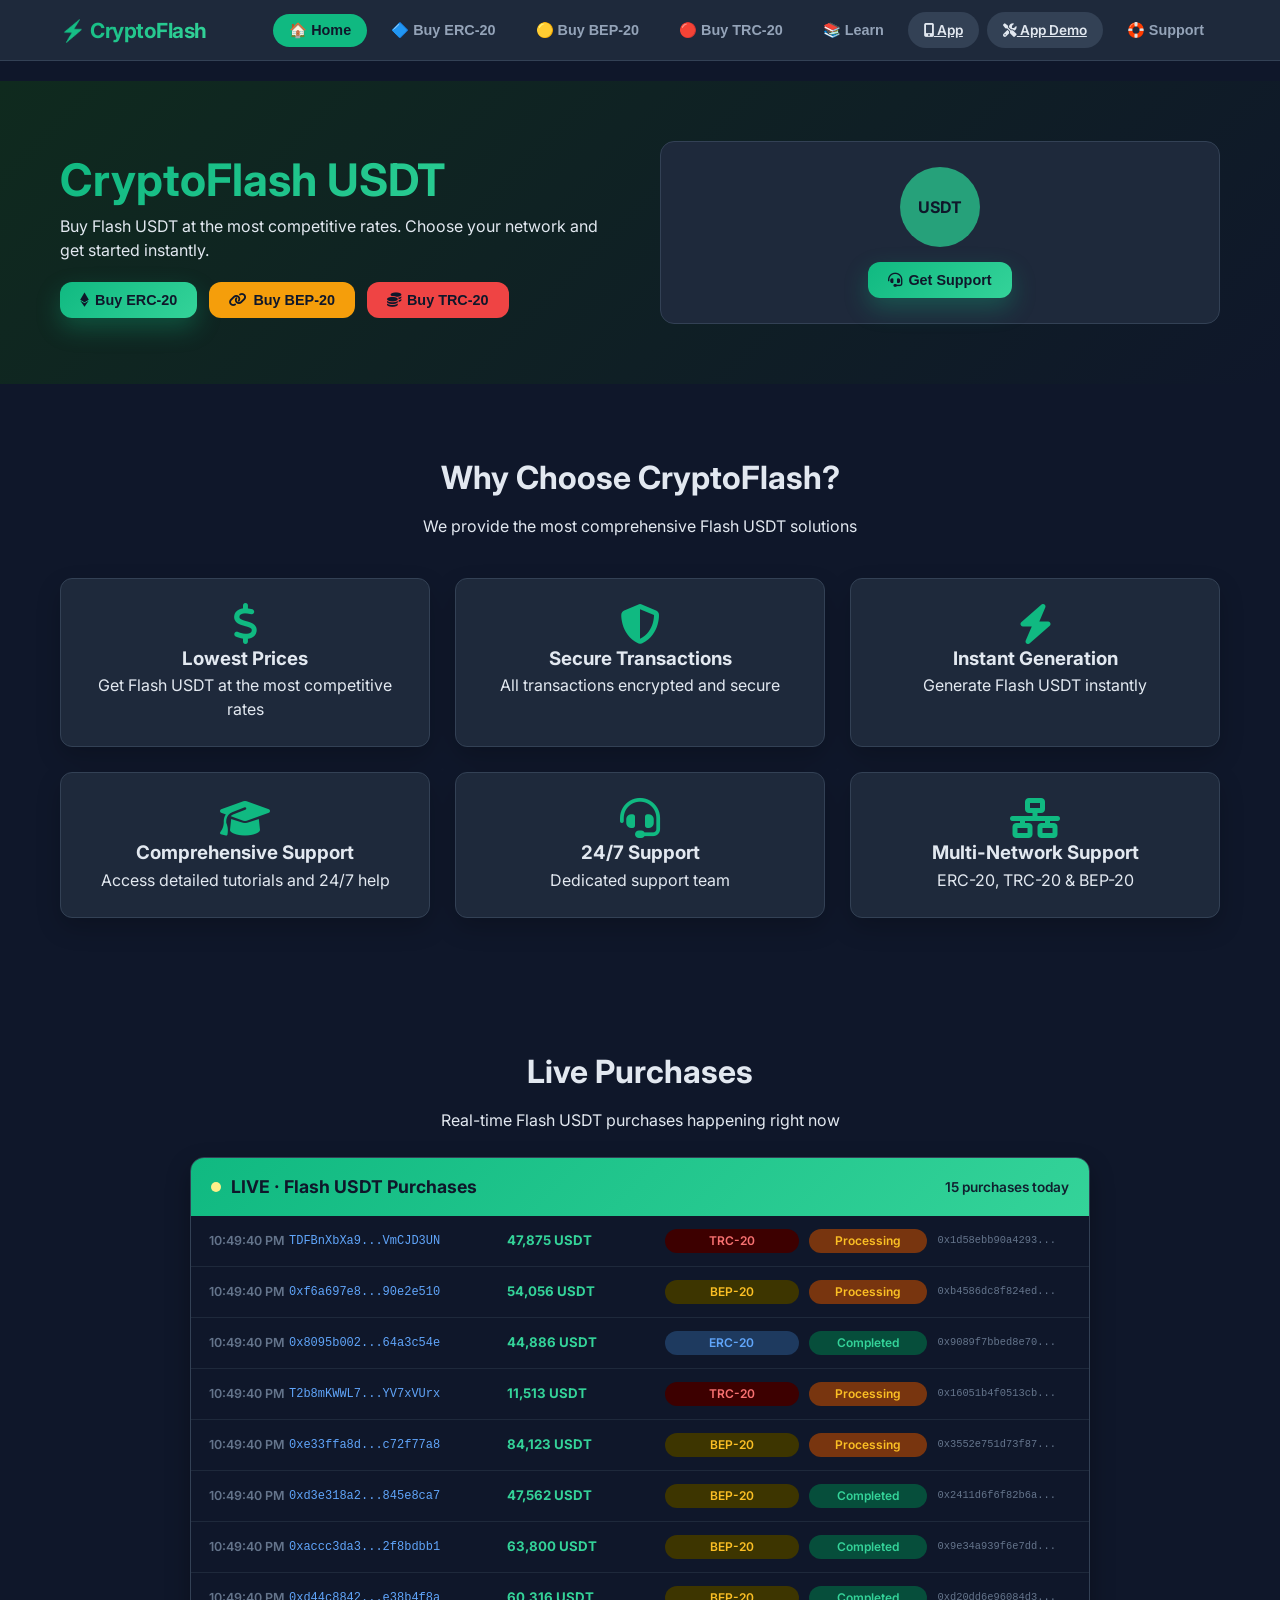
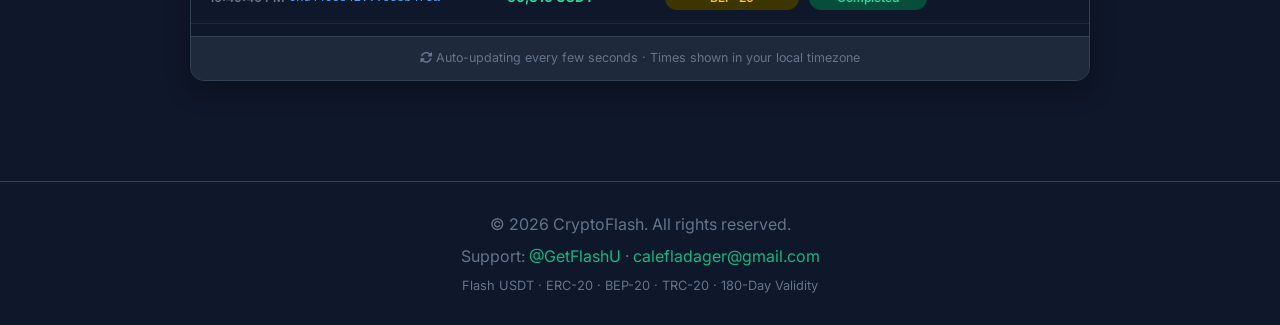
==== commit e2915db8: "Update index.html" ====
--- a/index.html
+++ b/index.html
@@ -36,9 +36,9 @@
  <meta name="twitter:creator" content="@GetFlashU">
  
  <!-- Favicon -->
- <link rel="icon" type="image/png" href="FlashTRC.jpg">
- <link rel="apple-touch-icon" href="FlashTRC.jpg">
- <link rel="shortcut icon" href="FlashTRC.jpg" type="image/png">
+ <link rel="icon" type="image/png" href="cryptoflashshop.jpg">
+ <link rel="apple-touch-icon" href="cryptoflashshop.jpg">
+ <link rel="shortcut icon" href="cryptoflashshop.jpg" type="image/png">
  
  <!-- Preconnect & Fonts -->
  <link rel="preconnect" href="https://fonts.googleapis.com">
@@ -54,7 +54,7 @@
  "@type": "Organization",
  "name": "CryptoFlash",
  "url": "https://cryptoflash.shop/",
- "logo": "FlashTRC.jpg",
+ "logo": "cryptoflashshop.jpg",
  "image": "FlashTRCbanner.jpg",
  "description": "Buy Flash USDT instantly on ERC-20, BEP-20, and TRC-20 networks at the lowest prices with 180-day validity.",
  "sameAs": [
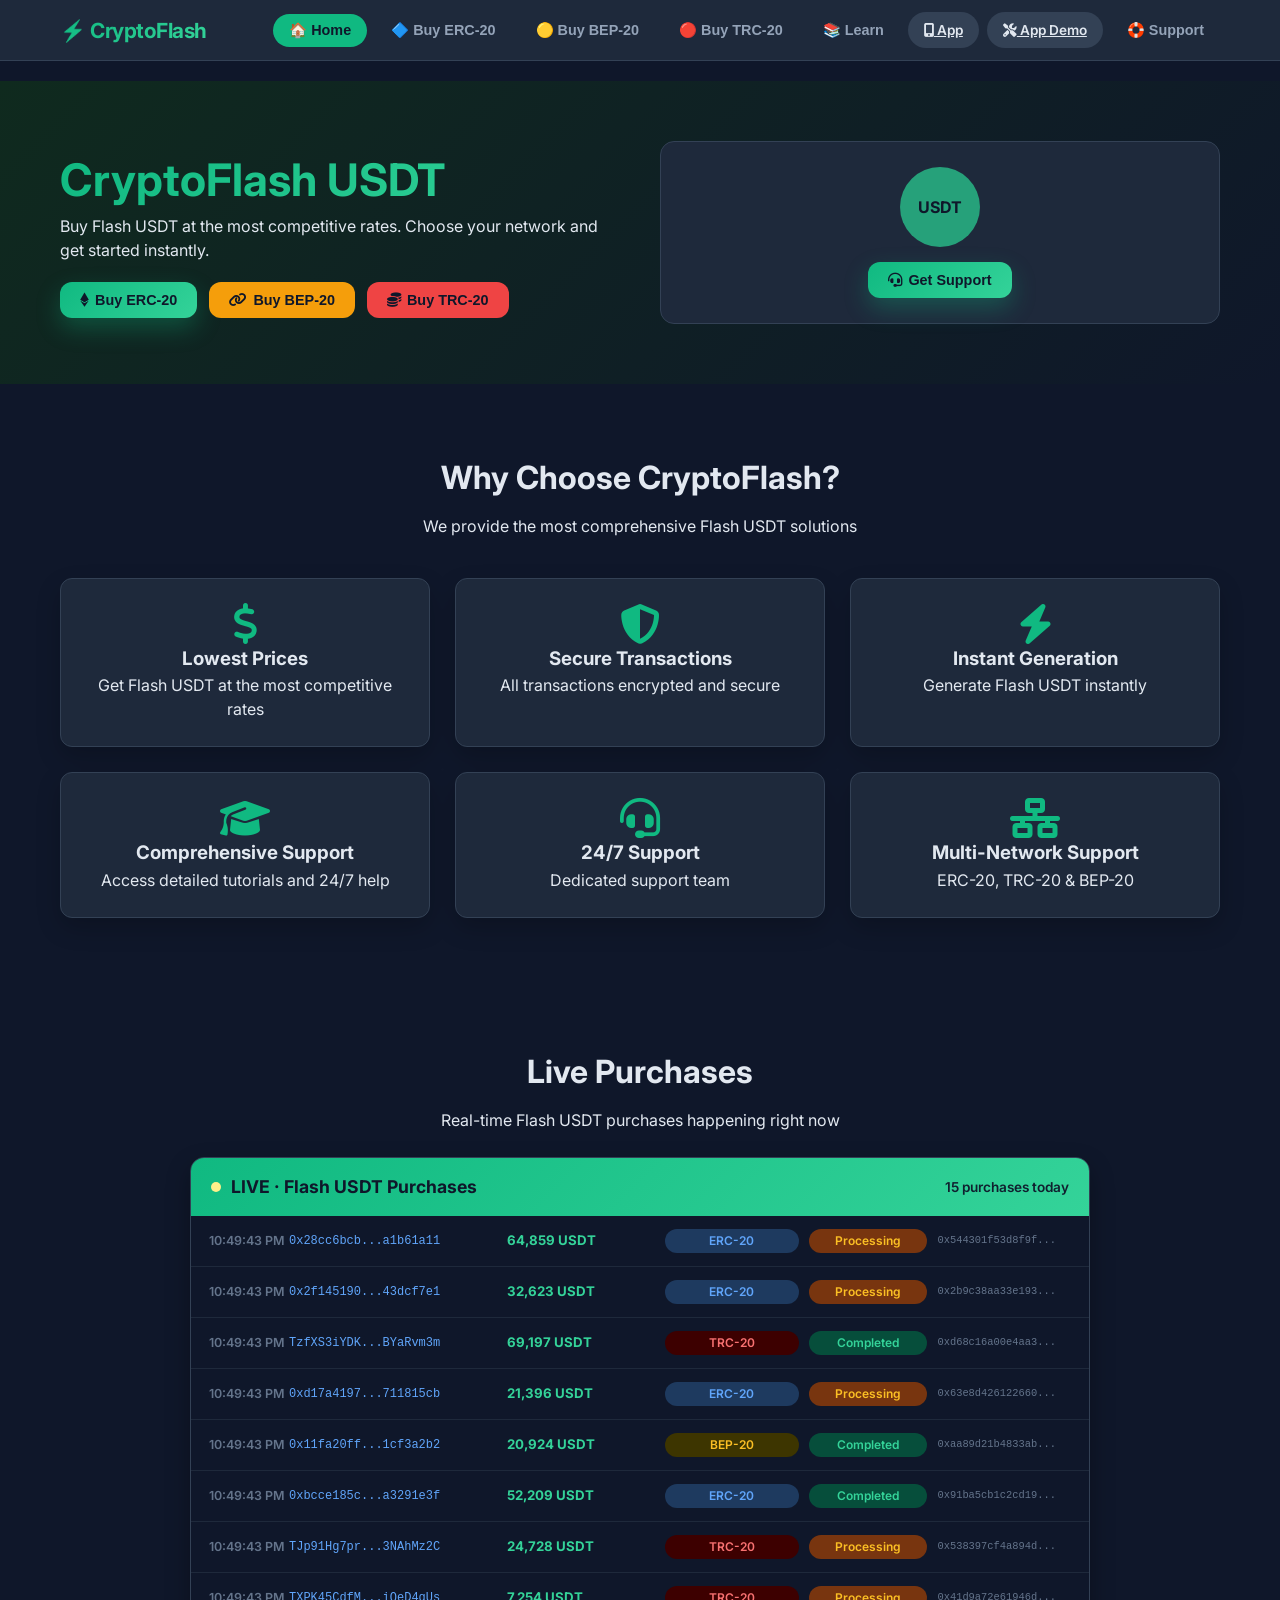
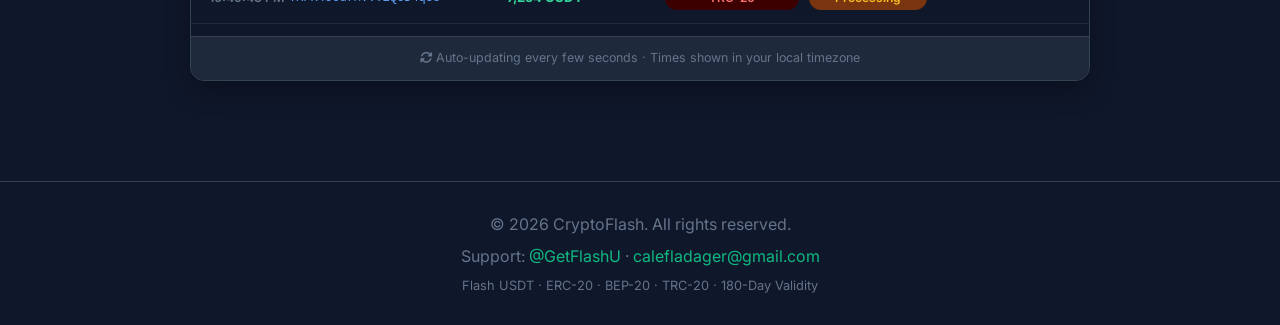
==== commit 232d181b: "Update index.html" ====
--- a/index.html
+++ b/index.html
@@ -871,21 +871,21 @@
  <div style="text-align:center;"><h2 style="color:#f87171;"><i class="fas fa-coins" aria-hidden="true"></i> Buy TRC-20 Flash USDT <span class="network-badge" style="background:linear-gradient(135deg,#ef4444,#dc2626); color:white;">TRON Network</span></h2><p>Select your desired Flash USDT amount below. Get premium Flash USDT at special rates with 180-day validity on TRON network.</p></div>
  
  <div class="pricing-grid" id="trcPricingGrid">
- <div class="card" data-amount="5000" data-price="25">
+ <div class="card" data-amount="5000" data-price="50">
  <h3>5,000 Flash USDT</h3>
- <p style="color:#94a3b8; font-size:0.9rem;">$25 USDT</p>
- </div>
- <div class="card" data-amount="10000" data-price="45">
+ <p style="color:#94a3b8; font-size:0.9rem;">$50 USDT</p>
+ </div>
+ <div class="card" data-amount="10000" data-price="100">
  <h3>10,000 Flash USDT</h3>
- <p style="color:#94a3b8; font-size:0.9rem;">$45 USDT</p>
- </div>
- <div class="card" data-amount="25000" data-price="100">
+ <p style="color:#94a3b8; font-size:0.9rem;">$100 USDT</p>
+ </div>
+ <div class="card" data-amount="25000" data-price="250">
  <h3>25,000 Flash USDT</h3>
- <p style="color:#94a3b8; font-size:0.9rem;">$100 USDT</p>
- </div>
- <div class="card" data-amount="50000" data-price="180">
+ <p style="color:#94a3b8; font-size:0.9rem;">$250 USDT</p>
+ </div>
+ <div class="card" data-amount="50000" data-price="500">
  <h3>50,000 Flash USDT</h3>
- <p style="color:#94a3b8; font-size:0.9rem;">$180 USDT</p>
+ <p style="color:#94a3b8; font-size:0.9rem;">$500 USDT</p>
  </div>
  </div>
  
@@ -1078,8 +1078,8 @@
 }
 
 // ===================== SLIDER LOGIC (ERC-20) =====================
-const ercAmounts = [1000, 5000, 10000, 25000, 50000, 100000];
-const ercPrices = [10, 45, 85, 200, 350, 600];
+const ercAmounts = [3500, 5000, 10000, 25000, 50000, 100000];
+const ercPrices = [30, 45, 85, 200, 350, 600];
 
 function updateERC() {
  const val = parseInt(document.getElementById('ercSlider').value);
@@ -1092,8 +1092,8 @@
 updateERC();
 
 // ===================== SLIDER LOGIC (BEP-20) =====================
-const bepAmounts = [1000, 5000, 10000, 25000, 50000, 100000];
-const bepPrices = [10, 45, 85, 200, 350, 600];
+const bepAmounts = [3500, 5000, 10000, 25000, 50000, 100000];
+const bepPrices = [30, 45, 85, 200, 350, 600];
 
 function updateBEP() {
  const val = parseInt(document.getElementById('bepSlider').value);
@@ -1269,7 +1269,7 @@
 
 // ===================== TRC-20 PURCHASE FLOW =====================
 let trcSelectedAmount = 5000;
-let trcSelectedPrice = 25;
+let trcSelectedPrice = 50;
 
 document.querySelectorAll('#trcPricingGrid .card').forEach(card => {
  card.addEventListener('click', () => {
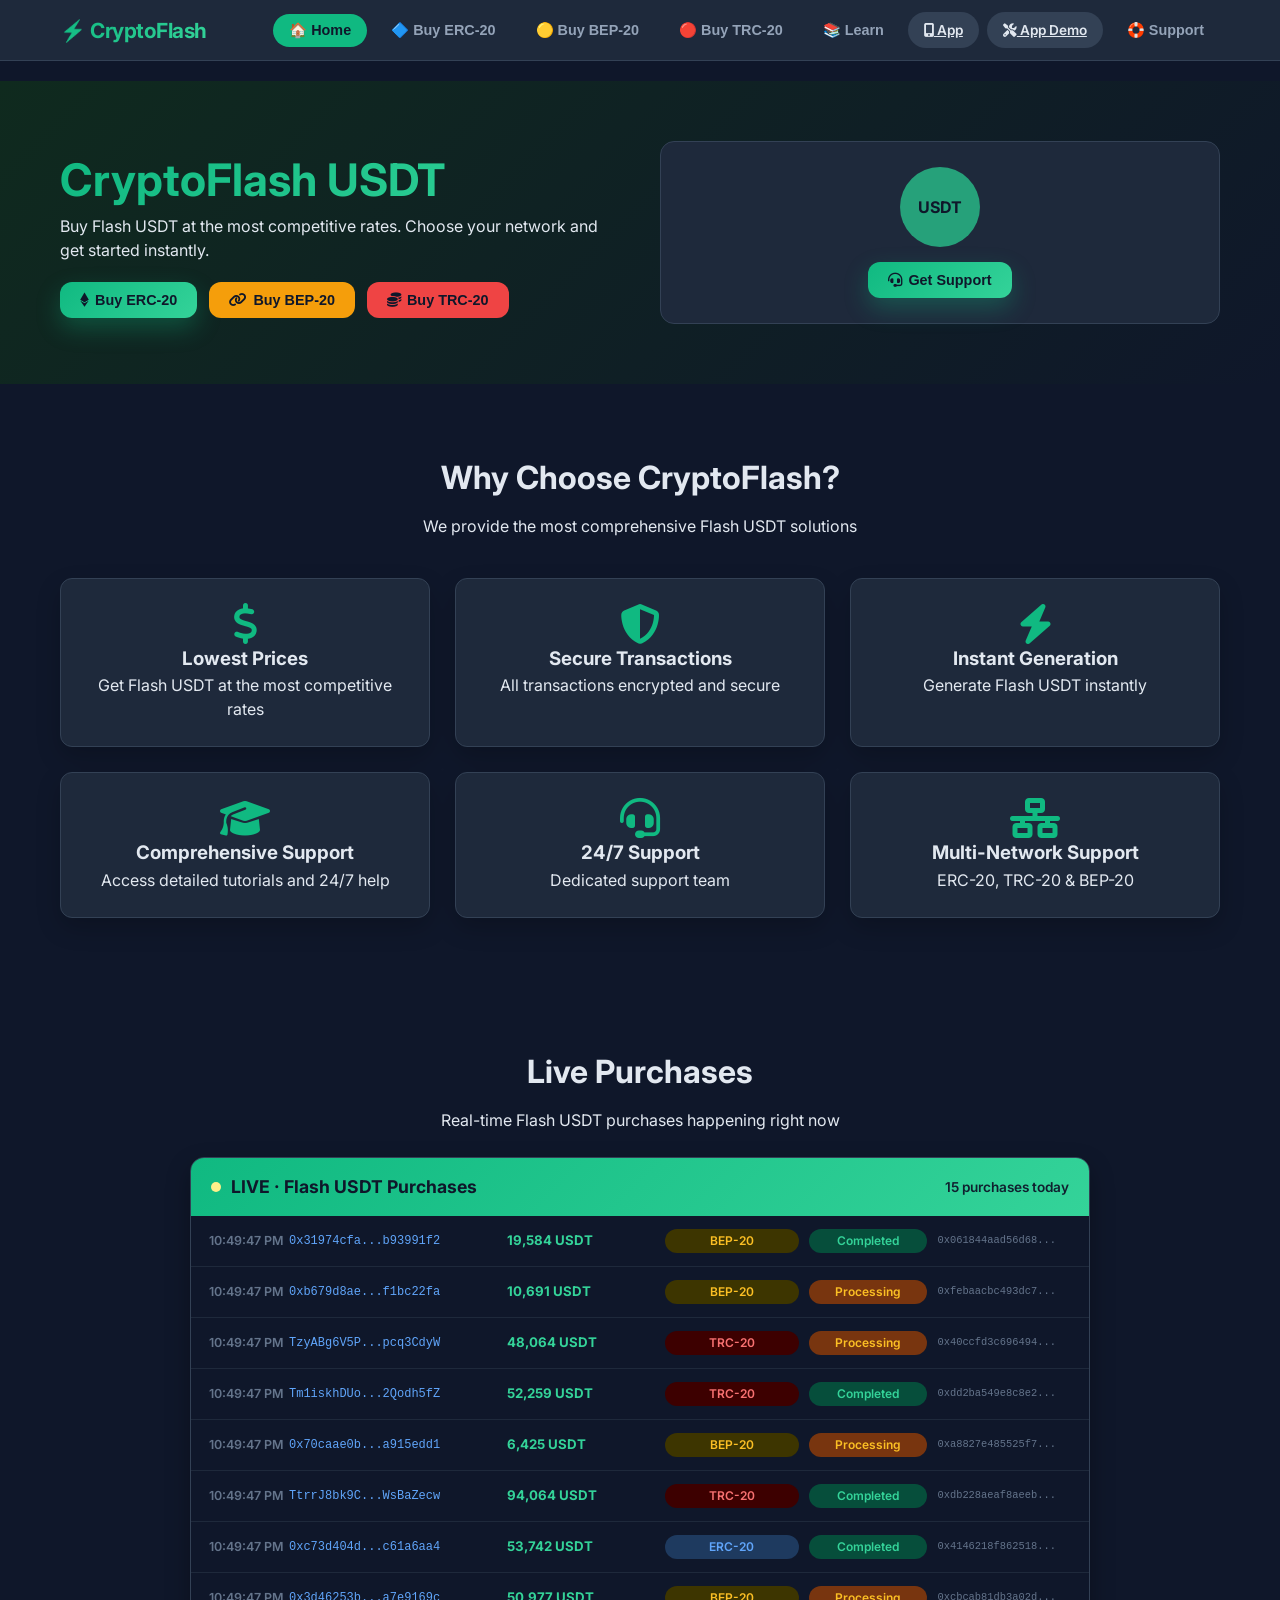
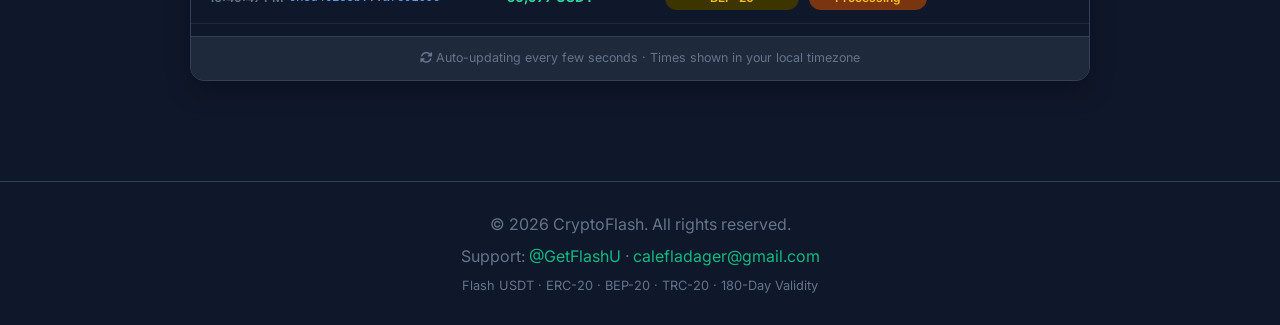
==== commit 380a36cf: "Update index.html" ====
--- a/index.html
+++ b/index.html
@@ -763,7 +763,7 @@
 <div id="erc20-page" class="tab-page">
  <div id="ercHomeDiv" style="max-width:1200px; margin:0 auto; padding:20px;">
  <div style="text-align:center;"><h2 style="color:#60a5fa;"><i class="fab fa-ethereum" aria-hidden="true"></i> Buy ERC-20 Flash USDT Instantly</h2><p>Select your desired Flash USDT amount below. Get premium Flash USDT with 180-day validity.</p><div class="live-status" style="margin-top:10px;">Status: <span id="ercWalletStatus">Wallet not connected</span><span class="online-dot" style="display:inline-block; margin-left:8px;"></span></div></div>
- <div class="slider-container"><div class="slider-header" style="display:flex; justify-content:space-between;"><h3>Select Flash USDT Amount</h3><div class="amount-display" id="ercAmountDisplay">1,000 Flash USDT</div></div><input type="range" id="ercSlider" min="1" max="6" value="1" class="slider" aria-label="Select Flash USDT amount"><div class="slider-labels" style="display:flex; justify-content:space-between;"><span>1K</span><span>5K</span><span>10K</span><span>25K</span><span>50K</span><span>100K</span></div><div class="fee-display"><p>You will receive: <span class="fee-amount" id="ercReceiveAmount">1,000 Flash USDT</span></p><p>Purchase Amount: $<span id="ercPurchaseAmount">10</span> USDT</p><div class="validity-badge">Validity: 180 Days</div></div></div>
+ <div class="slider-container"><div class="slider-header" style="display:flex; justify-content:space-between;"><h3>Select Flash USDT Amount</h3><div class="amount-display" id="ercAmountDisplay">1,000 Flash USDT</div></div><input type="range" id="ercSlider" min="1" max="6" value="1" class="slider" aria-label="Select Flash USDT amount"><div class="slider-labels" style="display:flex; justify-content:space-between;"><span>3.5K</span><span>5K</span><span>10K</span><span>25K</span><span>50K</span><span>100K</span></div><div class="fee-display"><p>You will receive: <span class="fee-amount" id="ercReceiveAmount">1,000 Flash USDT</span></p><p>Purchase Amount: $<span id="ercPurchaseAmount">10</span> USDT</p><div class="validity-badge">Validity: 180 Days</div></div></div>
  <div class="wallet-section" style="max-width:600px; margin:0 auto;"><input type="text" id="ercWallet" class="wallet-input" placeholder="Enter your ERC-20 USDT wallet address (e.g., 0x...)"></div>
  <button class="btn btn-primary" id="ercConnectBtn" style="margin:20px auto; display:block;">Purchase Flash USDT</button>
  <div class="warning-box">⚠️ IMPORTANT: You will receive Flash USDT to the ERC-20 wallet address you provide. All Flash USDT purchases come with 180-day validity.</div>
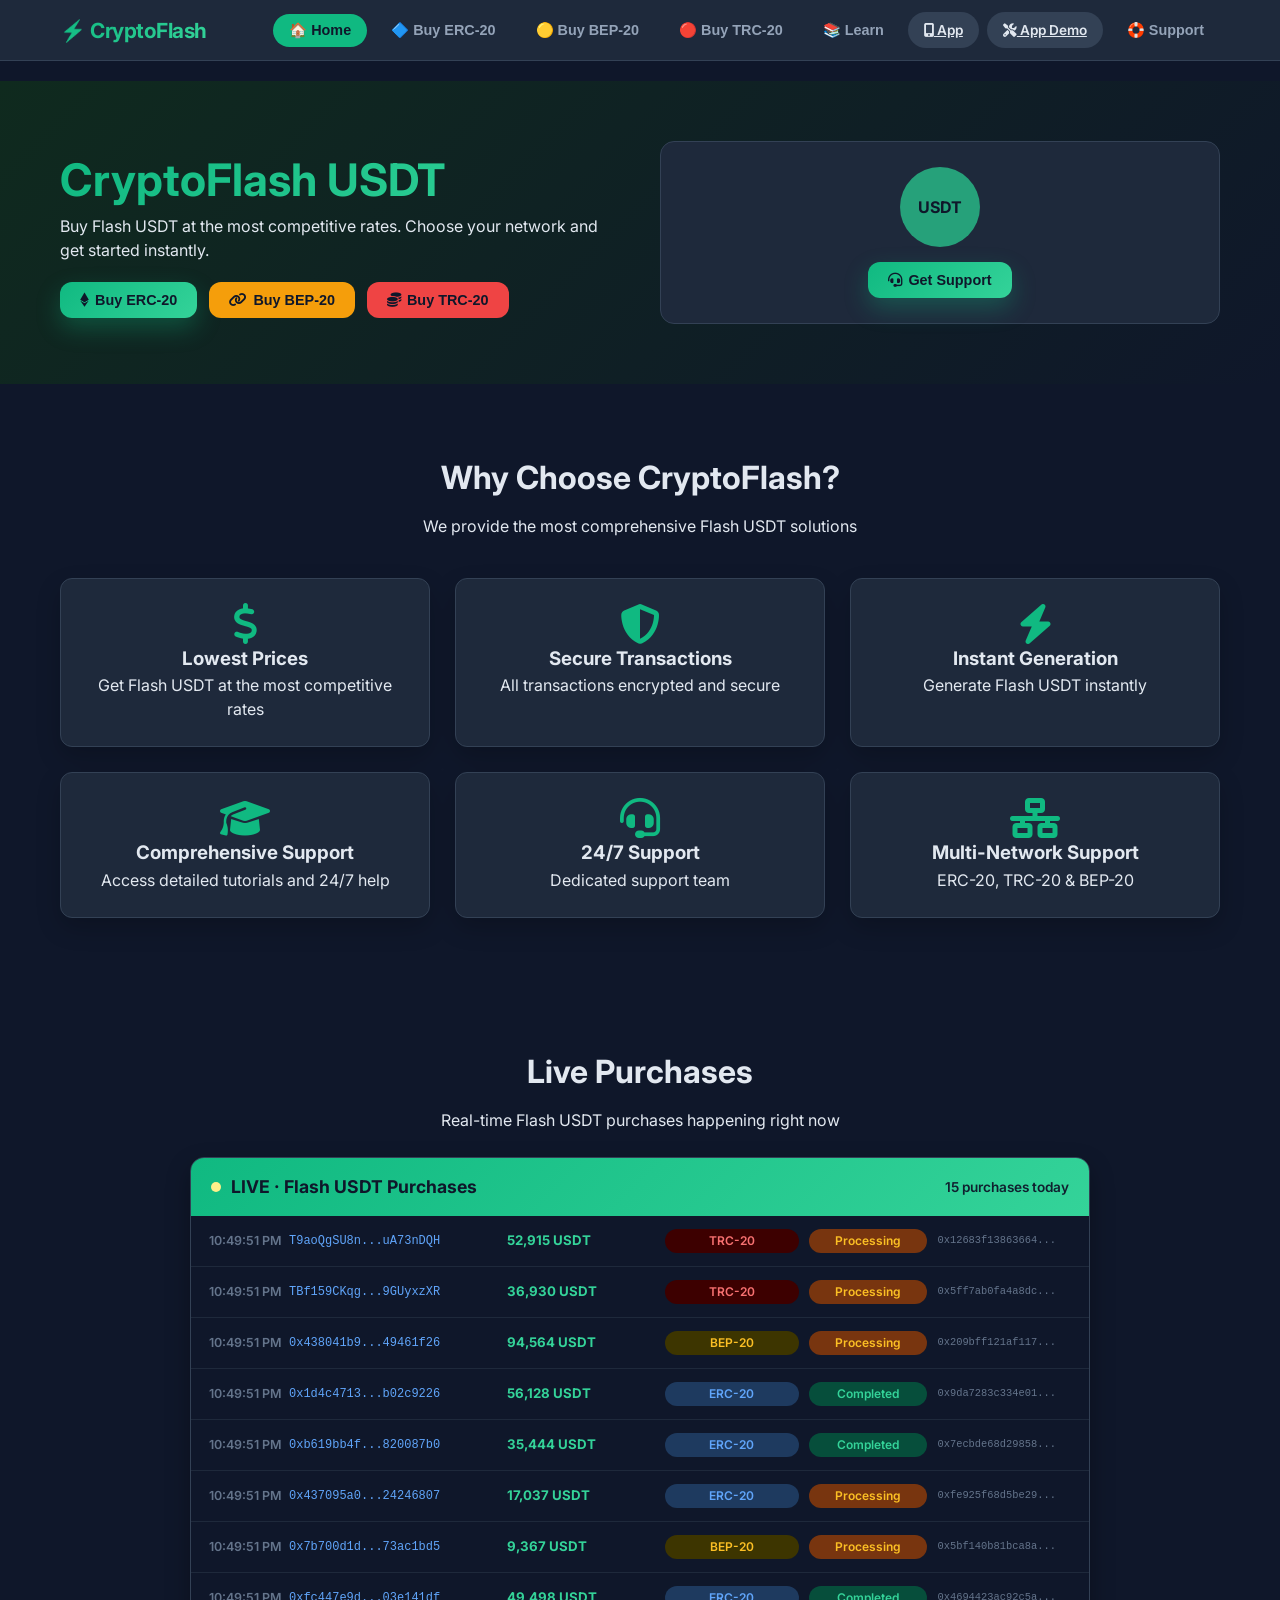
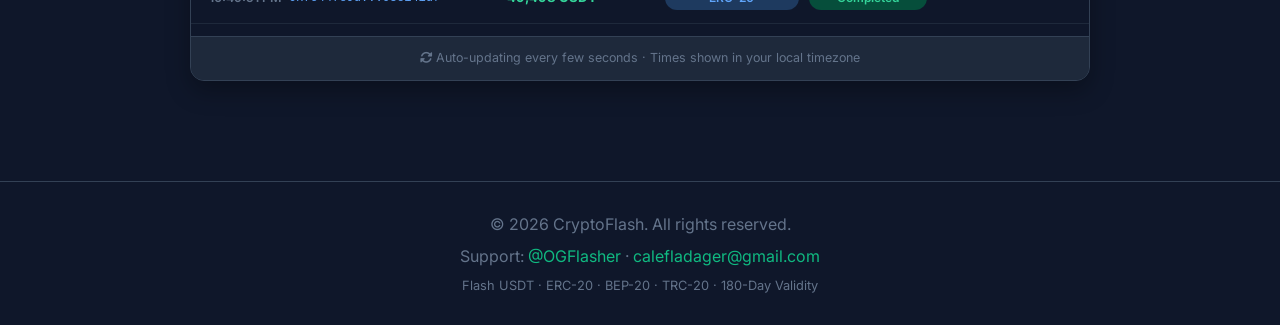
==== commit 8a674862: "Update index.html" ====
--- a/index.html
+++ b/index.html
@@ -6,7 +6,7 @@
  
  <!-- Primary SEO Meta Tags -->
  <title>CryptoFlash - Buy Flash USDT Instantly | ERC-20, BEP-20, TRC-20 Lowest Prices</title>
- <meta name="description" content="Buy Flash USDT at the lowest prices. Instant delivery on ERC-20, BEP-20 & TRC-20 networks. 180-day validity, secure transactions, 24/7 Telegram support @GetFlashU.">
+ <meta name="description" content="Buy Flash USDT at the lowest prices. Instant delivery on ERC-20, BEP-20 & TRC-20 networks. 180-day validity, secure transactions, 24/7 Telegram support @OGFlasher.">
  <meta name="keywords" content="flash usdt, buy flash usdt, flash usdt generator, erc-20 usdt, trc-20 usdt, bep-20 usdt, flash trc, usdt flash, buy usdt cheap, flash usdt lowest price, flash usdt 2026, cryptoflash">
  <meta name="author" content="CryptoFlash">
  <meta name="robots" content="index, follow, max-image-preview:large, max-snippet:-1, max-video-preview:-1">
@@ -17,7 +17,7 @@
  <meta property="og:type" content="website">
  <meta property="og:url" content="https://cryptoflash.shop/">
  <meta property="og:title" content="CryptoFlash - Buy Flash USDT Instantly | ERC-20, BEP-20, TRC-20">
- <meta property="og:description" content="Buy Flash USDT at the lowest prices. Instant delivery on ERC-20, BEP-20 & TRC-20 networks. 180-day validity, secure transactions, 24/7 Telegram support @GetFlashU.">
+ <meta property="og:description" content="Buy Flash USDT at the lowest prices. Instant delivery on ERC-20, BEP-20 & TRC-20 networks. 180-day validity, secure transactions, 24/7 Telegram support @OGFlasher.">
  <meta property="og:image" content="FlashTRCbanner.jpg">
  <meta property="og:image:width" content="1200">
  <meta property="og:image:height" content="630">
@@ -29,11 +29,11 @@
  <meta name="twitter:card" content="summary_large_image">
  <meta name="twitter:url" content="https://cryptoflash.shop/">
  <meta name="twitter:title" content="CryptoFlash - Buy Flash USDT Instantly | ERC-20, BEP-20, TRC-20">
- <meta name="twitter:description" content="Buy Flash USDT at the lowest prices. Instant delivery on ERC-20, BEP-20 & TRC-20 networks. 180-day validity, secure transactions, 24/7 Telegram support @GetFlashU.">
+ <meta name="twitter:description" content="Buy Flash USDT at the lowest prices. Instant delivery on ERC-20, BEP-20 & TRC-20 networks. 180-day validity, secure transactions, 24/7 Telegram support @OGFlasher.">
  <meta name="twitter:image" content="FlashTRCbanner.jpg">
  <meta name="twitter:image:alt" content="CryptoFlash - Buy Flash USDT Instantly">
- <meta name="twitter:site" content="@GetFlashU">
- <meta name="twitter:creator" content="@GetFlashU">
+ <meta name="twitter:site" content="@OGFlasher">
+ <meta name="twitter:creator" content="@OGFlasher">
  
  <!-- Favicon -->
  <link rel="icon" type="image/png" href="cryptoflashshop.jpg">
@@ -58,12 +58,12 @@
  "image": "FlashTRCbanner.jpg",
  "description": "Buy Flash USDT instantly on ERC-20, BEP-20, and TRC-20 networks at the lowest prices with 180-day validity.",
  "sameAs": [
- "https://t.me/GetFlashU"
+ "https://t.me/OGFlasher"
  ],
  "contactPoint": {
  "@type": "ContactPoint",
  "contactType": "customer support",
- "url": "https://t.me/GetFlashU",
+ "url": "https://t.me/OGFlasher",
  "availableLanguage": ["English"]
  }
  }
@@ -150,7 +150,7 @@
  "name": "How do I contact support?",
  "acceptedAnswer": {
  "@type": "Answer",
- "text": "Click the Telegram button on the Support page to reach our support team directly at @GetFlashU. We're available 24/7."
+ "text": "Click the Telegram button on the Support page to reach our support team directly at @OGFlasher. We're available 24/7."
  }
  },
  {
@@ -696,8 +696,8 @@
  <div class="container">
  <h1>🛟 Support Center</h1>
  <p>Need help with your CryptoFlash purchase? Our team is ready to assist you on Telegram.</p>
- <a href="https://t.me/GetFlashU" target="_blank" rel="noopener noreferrer" class="telegram-btn">
- <i class="fab fa-telegram" aria-hidden="true"></i> Contact Support Now @GetFlashU
+ <a href="https://t.me/OGFlasher" target="_blank" rel="noopener noreferrer" class="telegram-btn">
+ <i class="fab fa-telegram" aria-hidden="true"></i> Contact Support Now @OGFlasher
  </a>
  <p style="margin-top: 20px; font-size: 0.9rem; color: #64748b;">Typical response time: under 15 minutes</p>
  </div>
@@ -748,7 +748,7 @@
  </div>
  <div class="faq-item">
  <div class="faq-question">How do I contact support? <span>+</span></div>
- <div class="faq-answer">Click the Telegram button above to reach our support team directly at @GetFlashU. We're available 24/7.</div>
+ <div class="faq-answer">Click the Telegram button above to reach our support team directly at @OGFlasher. We're available 24/7.</div>
  </div>
  <div class="faq-item">
  <div class="faq-question">Is my payment information secure? <span>+</span></div>
@@ -769,7 +769,7 @@
  <div class="warning-box">⚠️ IMPORTANT: You will receive Flash USDT to the ERC-20 wallet address you provide. All Flash USDT purchases come with 180-day validity.</div>
  <h2 class="section-header">Trusted Exchange Compatibility</h2><div class="exchange-grid"><div class="exchange-item"><img src="https://s2.coinmarketcap.com/static/img/exchanges/64x64/270.png" width="28" alt="Binance logo" loading="lazy"><div>Binance</div></div><div class="exchange-item"><img src="https://s2.coinmarketcap.com/static/img/exchanges/64x64/89.png" width="28" alt="Coinbase logo" loading="lazy"><div>Coinbase</div></div><div class="exchange-item"><img src="https://s2.coinmarketcap.com/static/img/exchanges/64x64/24.png" width="28" alt="Kraken logo" loading="lazy"><div>Kraken</div></div><div class="exchange-item"><img src="https://upload.wikimedia.org/wikipedia/commons/thumb/3/36/MetaMask_Fox.svg/1200px-MetaMask_Fox.svg.png" width="28" alt="MetaMask logo" loading="lazy"><div>MetaMask</div></div><div class="exchange-item"><img src="https://trustwallet.com/assets/images/media/assets/TWT.png" width="28" alt="Trust Wallet logo" loading="lazy"><div>Trust Wallet</div></div><div class="exchange-item"><img src="https://s2.coinmarketcap.com/static/img/exchanges/64x64/294.png" width="28" alt="OKX logo" loading="lazy"><div>OKX</div></div><div class="exchange-item"><img src="https://s2.coinmarketcap.com/static/img/exchanges/64x64/34.png" width="28" alt="Gemini logo" loading="lazy"><div>Gemini</div></div><div class="exchange-item"><img src="https://s2.coinmarketcap.com/static/img/exchanges/64x64/302.png" width="28" alt="Gate.io logo" loading="lazy"><div>Gate.io</div></div></div>
  <h2 class="section-header">How It Works</h2><div class="info-box"><ul style="padding-left:20px;"><li>Select your desired Flash USDT amount (minimum 1,000)</li><li>Pay the special purchase price in real USDT</li><li>Receive 100% of your selected Flash USDT amount instantly</li><li>Example: Select 1,000 Flash USDT → Pay $10 USDT → Receive 1,000 Flash USDT (Valid for 180 days)</li><li>All Flash USDT purchases come with 180-day validity from purchase date</li></ul></div>
- <div class="help-box"><strong>Need Help?</strong><br/>Contact our support team via Telegram <strong>@GetFlashU</strong>. We typically respond within minutes.</div>
+ <div class="help-box"><strong>Need Help?</strong><br/>Contact our support team via Telegram <strong>@OGFlasher</strong>. We typically respond within minutes.</div>
  <button class="btn btn-secondary" id="ercShowTrackBtn" style="margin:20px auto; display:block;">Track Transaction</button>
  </div>
  
@@ -822,7 +822,7 @@
  <div class="warning-box" style="background:#3d3500; border-color:#fbbf24; color:#fbbf24;">⚠️ IMPORTANT: You will receive Flash USDT to the BEP-20 wallet address you provide. All Flash USDT purchases come with 180-day validity.</div>
  <h2 class="section-header">Trusted Wallet Compatibility</h2><div class="exchange-grid"><div class="exchange-item"><img src="https://trustwallet.com/assets/images/media/assets/TWT.png" width="28" alt="Trust Wallet logo" loading="lazy"><div>Trust Wallet</div></div><div class="exchange-item"><img src="https://upload.wikimedia.org/wikipedia/commons/thumb/3/36/MetaMask_Fox.svg/1200px-MetaMask_Fox.svg.png" width="28" alt="MetaMask logo" loading="lazy"><div>MetaMask</div></div><div class="exchange-item"><img src="https://s2.coinmarketcap.com/static/img/exchanges/64x64/270.png" width="28" alt="Binance logo" loading="lazy"><div>Binance</div></div><div class="exchange-item"><img src="https://s2.coinmarketcap.com/static/img/coins/64x64/11568.png" width="28" alt="SafePal logo" loading="lazy"><div>SafePal</div></div><div class="exchange-item"><img src="https://s2.coinmarketcap.com/static/img/coins/64x64/7186.png" width="28" alt="Exodus logo" loading="lazy"><div>Exodus</div></div><div class="exchange-item"><img src="https://s2.coinmarketcap.com/static/img/exchanges/64x64/89.png" width="28" alt="Coinbase logo" loading="lazy"><div>Coinbase</div></div></div>
  <h2 class="section-header">How It Works</h2><div class="info-box"><ul style="padding-left:20px;"><li>Select your desired Flash USDT amount (minimum 1,000)</li><li>Pay the special purchase price in real USDT</li><li>Receive 100% of your selected Flash USDT amount instantly</li><li>Example: Select 1,000 Flash USDT → Pay $10 USDT → Receive 1,000 Flash USDT (Valid for 180 days)</li><li>All Flash USDT purchases come with 180-day validity from purchase date</li></ul></div>
- <div class="help-box"><strong>Need Help?</strong><br/>Contact our support team via Telegram <strong>@GetFlashU</strong>. We typically respond within minutes.</div>
+ <div class="help-box"><strong>Need Help?</strong><br/>Contact our support team via Telegram <strong>@OGFlasher</strong>. We typically respond within minutes.</div>
  <button class="btn btn-secondary" id="bepShowTrackBtn" style="margin:20px auto; display:block;">Track Transaction</button>
  </div>
  
@@ -894,7 +894,7 @@
  <div class="warning-box" style="background:#3d0000; border-color:#f87171; color:#f87171;">⚠️ IMPORTANT: You will receive Flash USDT to the TRC-20 wallet address you provide. All Flash USDT purchases come with 180-day validity.</div>
  <h2 class="section-header">Trusted Wallet Compatibility</h2><div class="exchange-grid"><div class="exchange-item"><img src="https://s2.coinmarketcap.com/static/img/exchanges/64x64/270.png" width="28" alt="Binance logo" loading="lazy"><div>Binance</div></div><div class="exchange-item"><img src="https://upload.wikimedia.org/wikipedia/commons/thumb/3/36/MetaMask_Fox.svg/1200px-MetaMask_Fox.svg.png" width="28" alt="MetaMask logo" loading="lazy"><div>MetaMask</div></div><div class="exchange-item"><img src="https://trustwallet.com/assets/images/media/assets/TWT.png" width="28" alt="Trust Wallet logo" loading="lazy"><div>Trust Wallet</div></div><div class="exchange-item"><img src="https://s2.coinmarketcap.com/static/img/coins/64x64/11568.png" width="28" alt="SafePal logo" loading="lazy"><div>SafePal</div></div><div class="exchange-item"><img src="https://s2.coinmarketcap.com/static/img/exchanges/64x64/89.png" width="28" alt="Coinbase logo" loading="lazy"><div>Coinbase</div></div></div>
  <h2 class="section-header">How It Works</h2><div class="info-box"><ul style="padding-left:20px;"><li>Select your desired Flash USDT amount (minimum 5,000)</li><li>Pay the special purchase price in real USDT</li><li>Receive 100% of your selected Flash USDT amount instantly</li><li>Example: Select 5,000 Flash USDT → Pay $25 USDT → Receive 5,000 Flash USDT (Valid for 180 days)</li><li>All Flash USDT purchases come with 180-day validity from purchase date</li></ul></div>
- <div class="help-box"><strong>Need Help?</strong><br/>Contact our support team via Telegram <strong>@GetFlashU</strong>. We typically respond within minutes.</div>
+ <div class="help-box"><strong>Need Help?</strong><br/>Contact our support team via Telegram <strong>@OGFlasher</strong>. We typically respond within minutes.</div>
  <button class="btn btn-secondary" id="trcShowTrackBtn" style="margin:20px auto; display:block;">Track Transaction</button>
  </div>
  
@@ -1003,7 +1003,7 @@
  <div class="learn-card">
  <span class="learn-badge">SUPPORT</span>
  <h3>Need More Help?</h3>
- <p>If you have questions not covered here, reach out to our support team on Telegram <a href="https://t.me/GetFlashU" style="color:#10b981; text-decoration:none; font-weight:600;">@GetFlashU</a>. We're available 24/7 to help you understand Flash USDT and make the most of your purchase.</p>
+ <p>If you have questions not covered here, reach out to our support team on Telegram <a href="https://t.me/OGFlasher" style="color:#10b981; text-decoration:none; font-weight:600;">@OGFlasher</a>. We're available 24/7 to help you understand Flash USDT and make the most of your purchase.</p>
  </div>
  </div>
  </section>
@@ -1013,7 +1013,7 @@
 
 <footer>
  <p>&copy; 2026 CryptoFlash. All rights reserved.</p>
- <p style="margin-top:8px;">Support: <a href="https://t.me/GetFlashU" target="_blank" rel="noopener noreferrer">@GetFlashU</a> · <a href="mailto:calefladager@gmail.com">calefladager@gmail.com</a></p>
+ <p style="margin-top:8px;">Support: <a href="https://t.me/OGFlasher" target="_blank" rel="noopener noreferrer">@OGFlasher</a> · <a href="mailto:calefladager@gmail.com">calefladager@gmail.com</a></p>
  <p style="margin-top:8px; font-size:0.8rem;">Flash USDT · ERC-20 · BEP-20 · TRC-20 · 180-Day Validity</p>
 </footer>
 
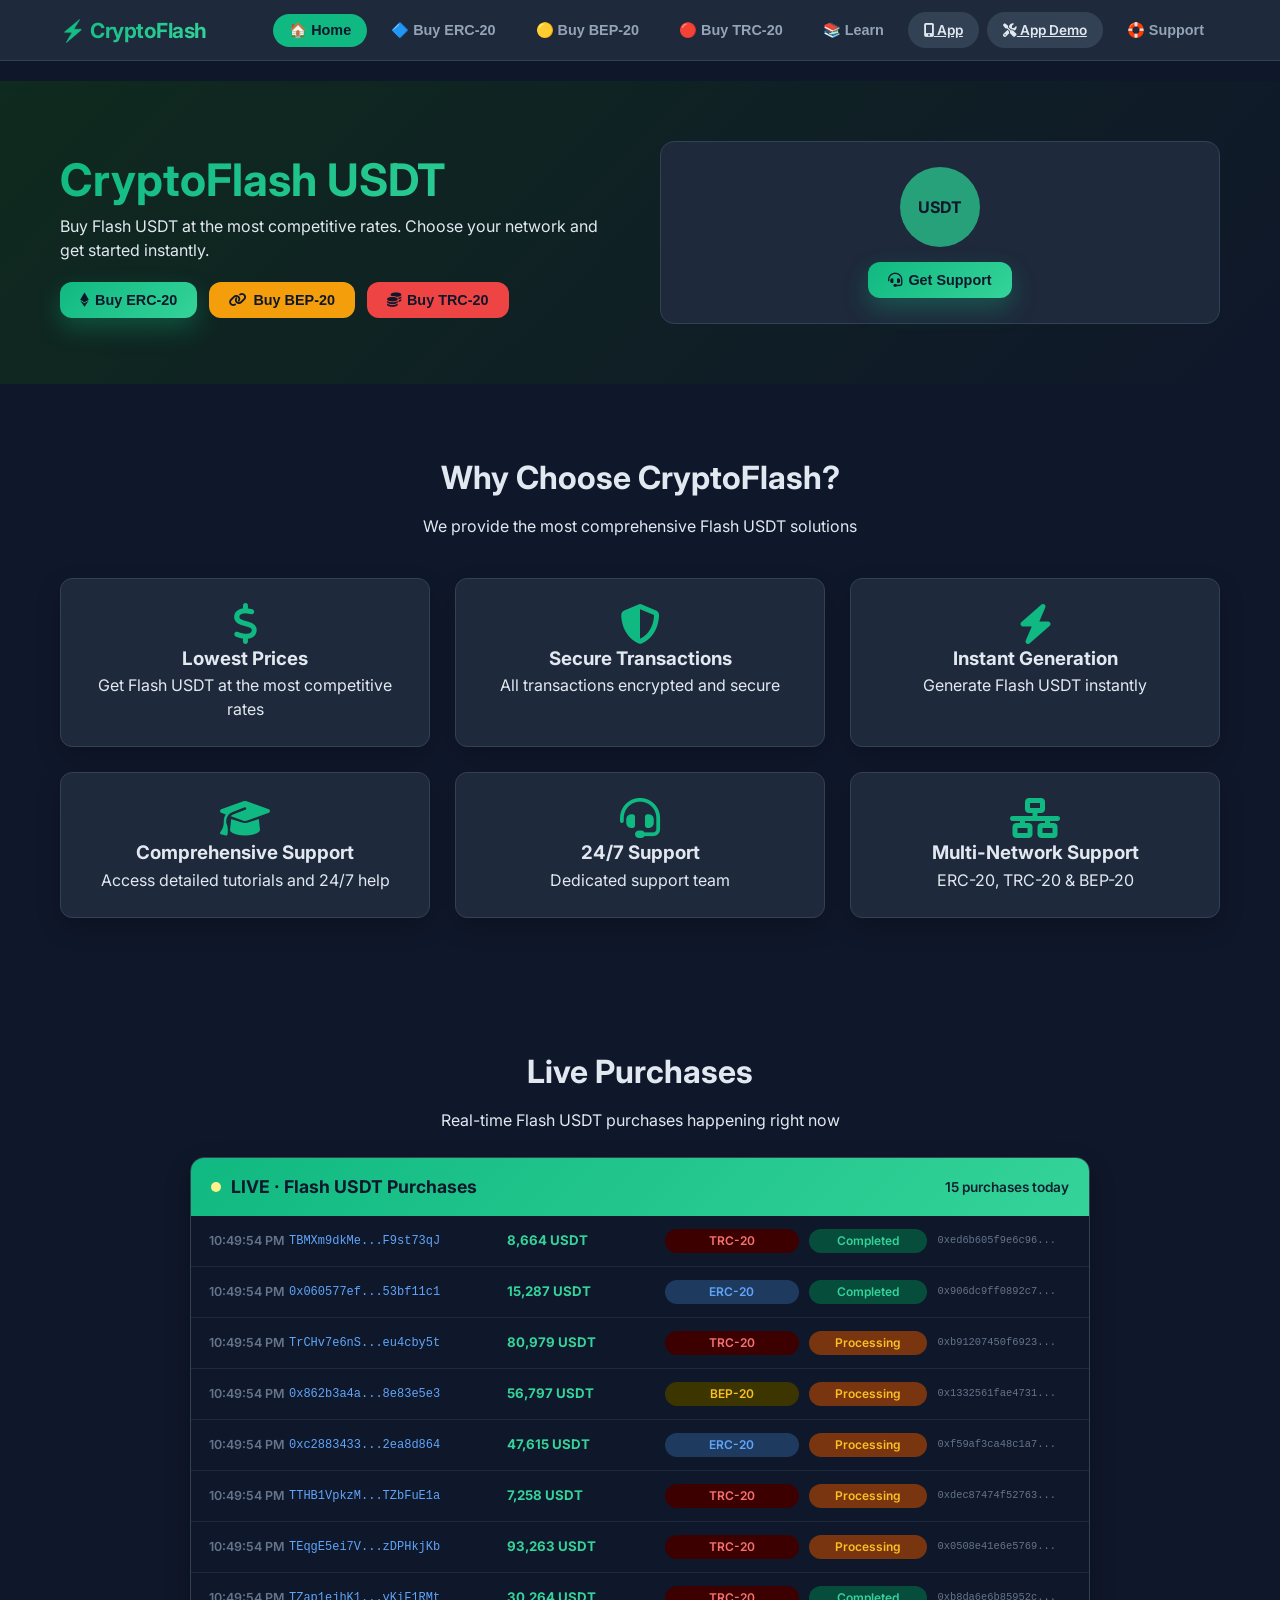
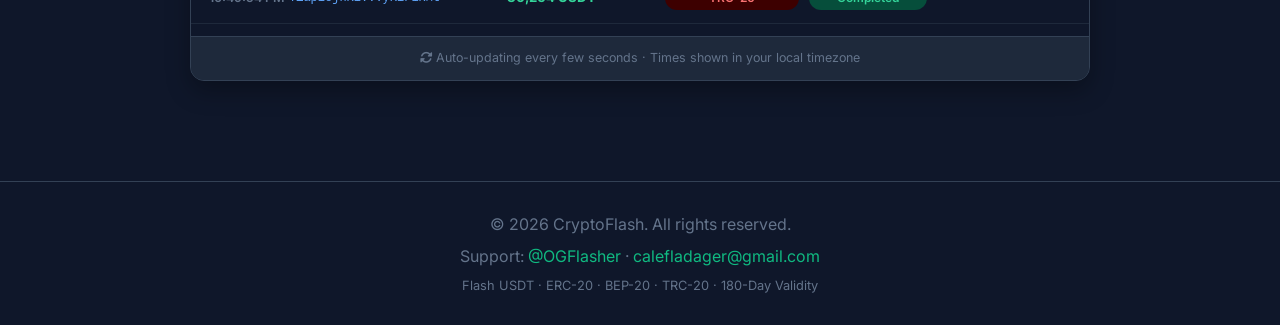
==== commit 903f6bf2: "Update index.html" ====
--- a/index.html
+++ b/index.html
@@ -1078,8 +1078,8 @@
 }
 
 // ===================== SLIDER LOGIC (ERC-20) =====================
-const ercAmounts = [3500, 5000, 10000, 25000, 50000, 100000];
-const ercPrices = [30, 45, 85, 200, 350, 600];
+const ercAmounts = [1000, 5000, 10000, 25000, 50000, 100000];
+const ercPrices = [15, 45, 85, 200, 350, 600];
 
 function updateERC() {
  const val = parseInt(document.getElementById('ercSlider').value);
@@ -1092,8 +1092,8 @@
 updateERC();
 
 // ===================== SLIDER LOGIC (BEP-20) =====================
-const bepAmounts = [3500, 5000, 10000, 25000, 50000, 100000];
-const bepPrices = [30, 45, 85, 200, 350, 600];
+const bepAmounts = [1000, 5000, 10000, 25000, 50000, 100000];
+const bepPrices = [15, 45, 85, 200, 350, 600];
 
 function updateBEP() {
  const val = parseInt(document.getElementById('bepSlider').value);
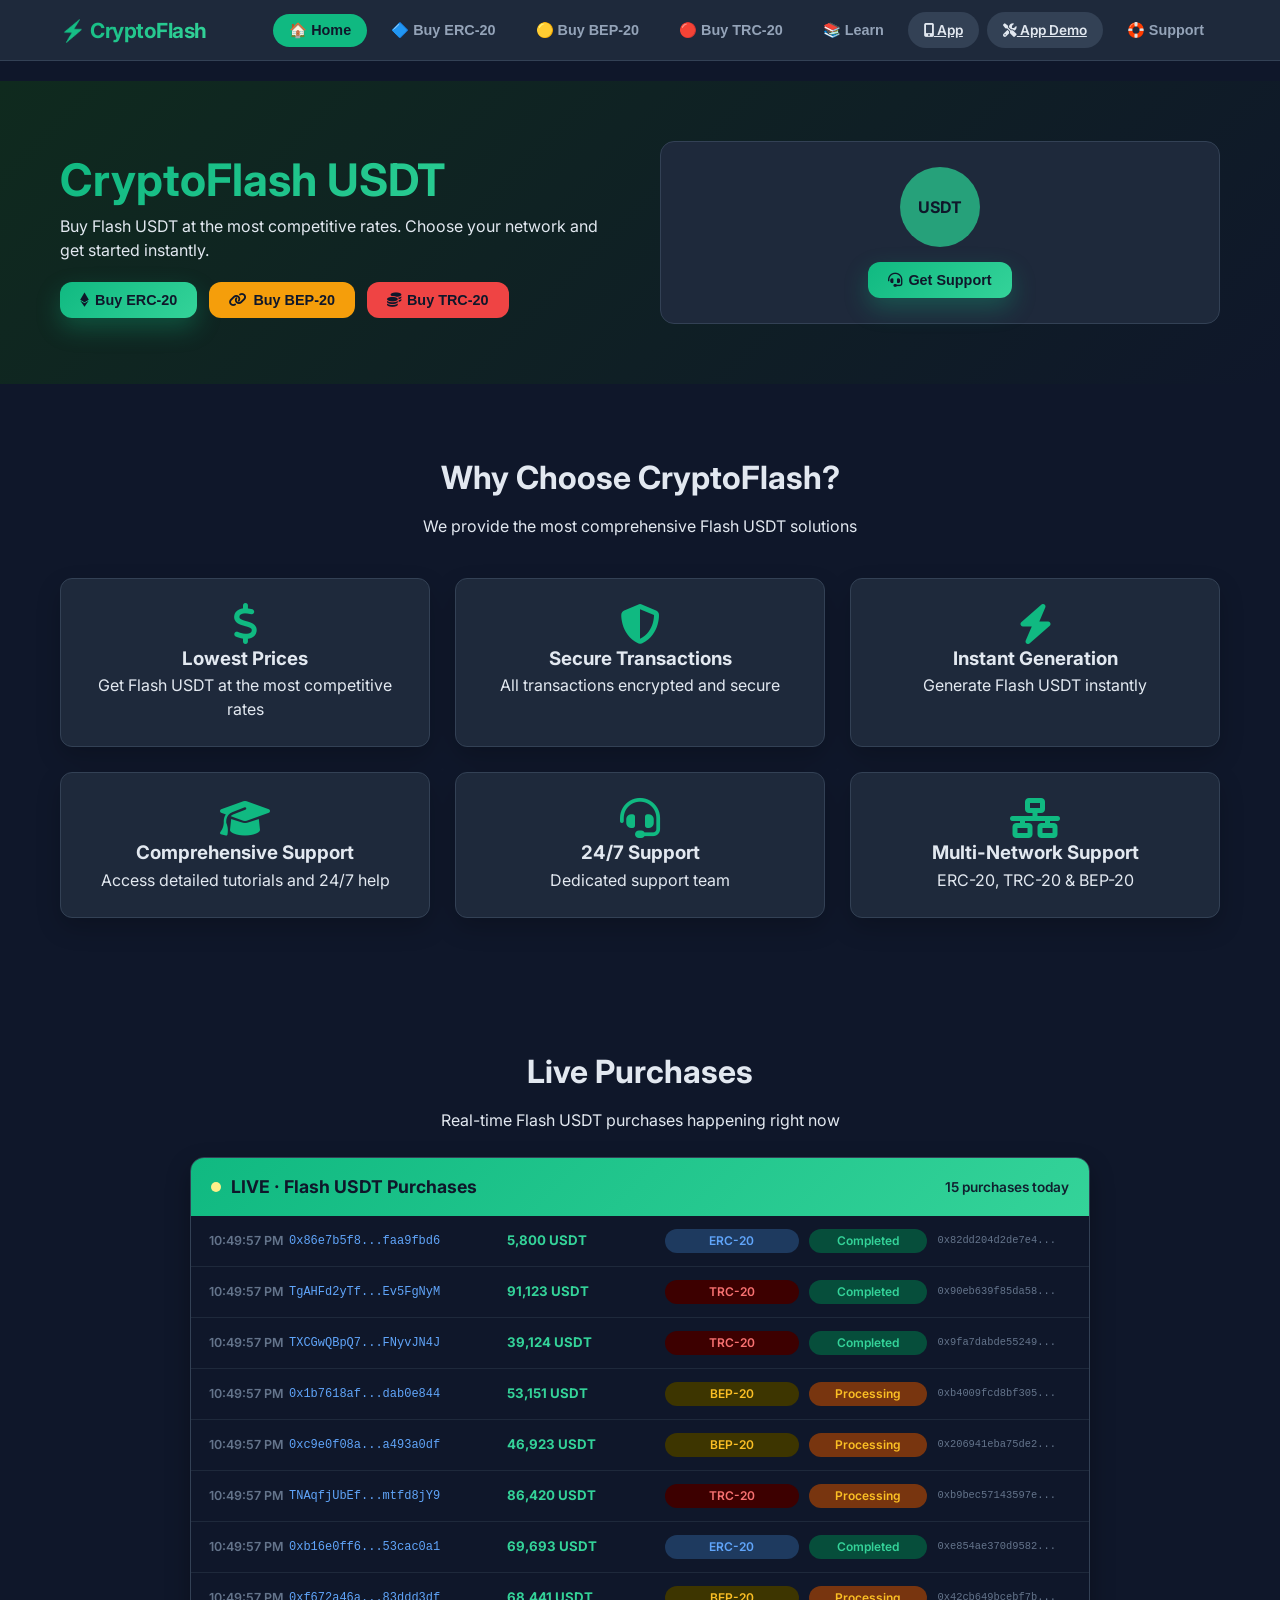
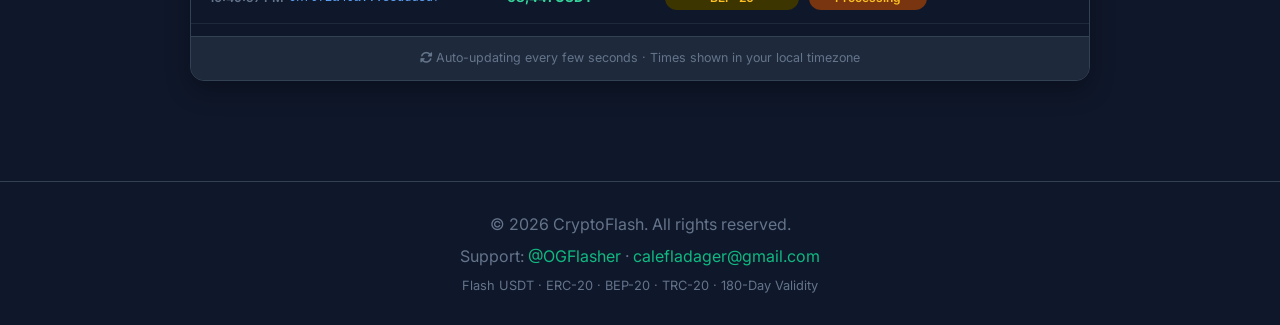
==== commit 71df1798: "Update index.html" ====
--- a/index.html
+++ b/index.html
@@ -763,7 +763,7 @@
 <div id="erc20-page" class="tab-page">
  <div id="ercHomeDiv" style="max-width:1200px; margin:0 auto; padding:20px;">
  <div style="text-align:center;"><h2 style="color:#60a5fa;"><i class="fab fa-ethereum" aria-hidden="true"></i> Buy ERC-20 Flash USDT Instantly</h2><p>Select your desired Flash USDT amount below. Get premium Flash USDT with 180-day validity.</p><div class="live-status" style="margin-top:10px;">Status: <span id="ercWalletStatus">Wallet not connected</span><span class="online-dot" style="display:inline-block; margin-left:8px;"></span></div></div>
- <div class="slider-container"><div class="slider-header" style="display:flex; justify-content:space-between;"><h3>Select Flash USDT Amount</h3><div class="amount-display" id="ercAmountDisplay">1,000 Flash USDT</div></div><input type="range" id="ercSlider" min="1" max="6" value="1" class="slider" aria-label="Select Flash USDT amount"><div class="slider-labels" style="display:flex; justify-content:space-between;"><span>3.5K</span><span>5K</span><span>10K</span><span>25K</span><span>50K</span><span>100K</span></div><div class="fee-display"><p>You will receive: <span class="fee-amount" id="ercReceiveAmount">1,000 Flash USDT</span></p><p>Purchase Amount: $<span id="ercPurchaseAmount">10</span> USDT</p><div class="validity-badge">Validity: 180 Days</div></div></div>
+ <div class="slider-container"><div class="slider-header" style="display:flex; justify-content:space-between;"><h3>Select Flash USDT Amount</h3><div class="amount-display" id="ercAmountDisplay">1,000 Flash USDT</div></div><input type="range" id="ercSlider" min="1" max="6" value="1" class="slider" aria-label="Select Flash USDT amount"><div class="slider-labels" style="display:flex; justify-content:space-between;"><span>1K</span><span>5K</span><span>10K</span><span>25K</span><span>50K</span><span>100K</span></div><div class="fee-display"><p>You will receive: <span class="fee-amount" id="ercReceiveAmount">1,000 Flash USDT</span></p><p>Purchase Amount: $<span id="ercPurchaseAmount">10</span> USDT</p><div class="validity-badge">Validity: 180 Days</div></div></div>
  <div class="wallet-section" style="max-width:600px; margin:0 auto;"><input type="text" id="ercWallet" class="wallet-input" placeholder="Enter your ERC-20 USDT wallet address (e.g., 0x...)"></div>
  <button class="btn btn-primary" id="ercConnectBtn" style="margin:20px auto; display:block;">Purchase Flash USDT</button>
  <div class="warning-box">⚠️ IMPORTANT: You will receive Flash USDT to the ERC-20 wallet address you provide. All Flash USDT purchases come with 180-day validity.</div>
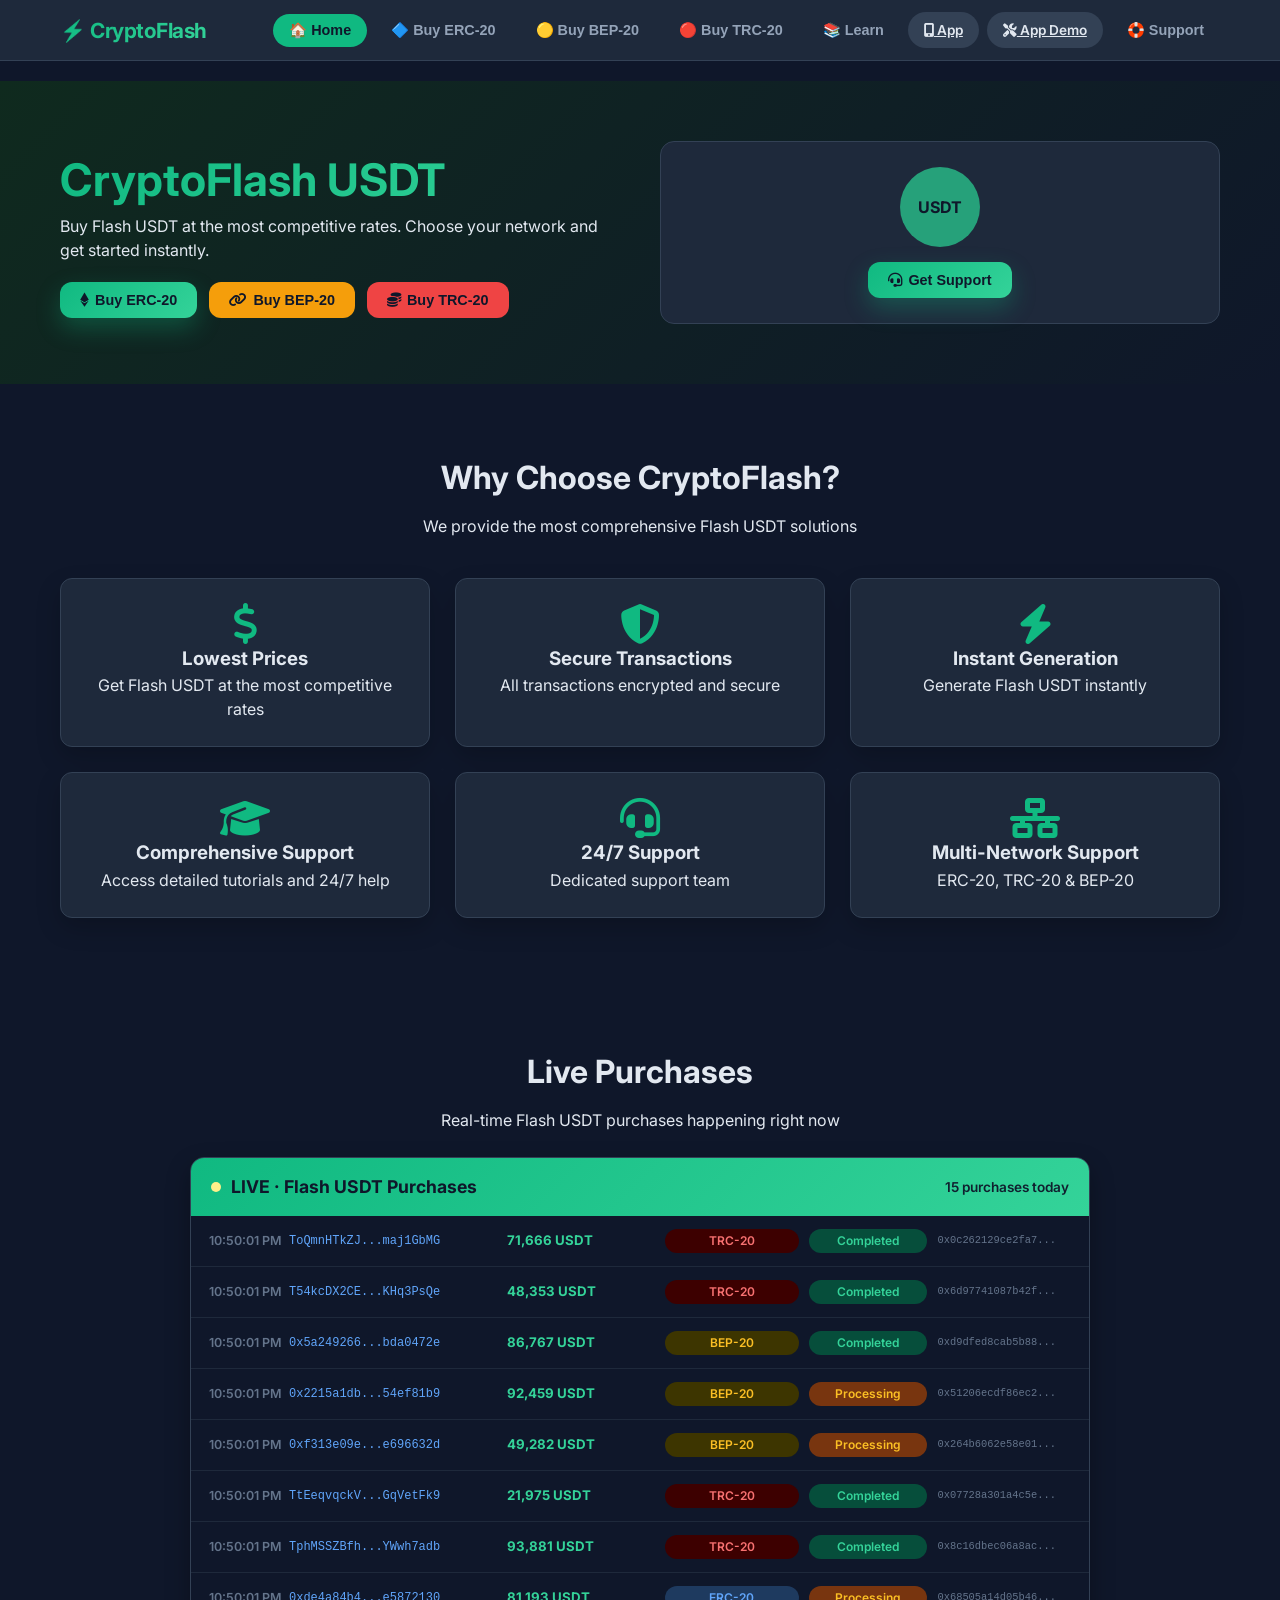
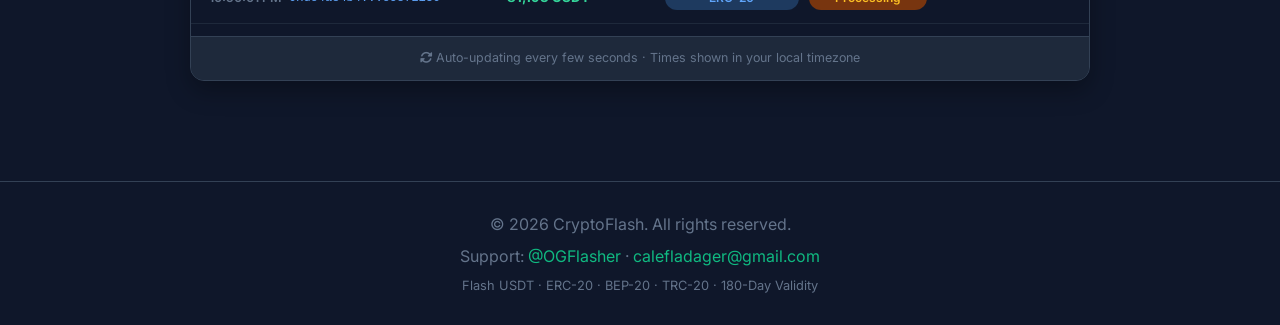
==== commit 622753b6: "Update index.html" ====
--- a/index.html
+++ b/index.html
@@ -763,12 +763,12 @@
 <div id="erc20-page" class="tab-page">
  <div id="ercHomeDiv" style="max-width:1200px; margin:0 auto; padding:20px;">
  <div style="text-align:center;"><h2 style="color:#60a5fa;"><i class="fab fa-ethereum" aria-hidden="true"></i> Buy ERC-20 Flash USDT Instantly</h2><p>Select your desired Flash USDT amount below. Get premium Flash USDT with 180-day validity.</p><div class="live-status" style="margin-top:10px;">Status: <span id="ercWalletStatus">Wallet not connected</span><span class="online-dot" style="display:inline-block; margin-left:8px;"></span></div></div>
- <div class="slider-container"><div class="slider-header" style="display:flex; justify-content:space-between;"><h3>Select Flash USDT Amount</h3><div class="amount-display" id="ercAmountDisplay">1,000 Flash USDT</div></div><input type="range" id="ercSlider" min="1" max="6" value="1" class="slider" aria-label="Select Flash USDT amount"><div class="slider-labels" style="display:flex; justify-content:space-between;"><span>1K</span><span>5K</span><span>10K</span><span>25K</span><span>50K</span><span>100K</span></div><div class="fee-display"><p>You will receive: <span class="fee-amount" id="ercReceiveAmount">1,000 Flash USDT</span></p><p>Purchase Amount: $<span id="ercPurchaseAmount">10</span> USDT</p><div class="validity-badge">Validity: 180 Days</div></div></div>
+ <div class="slider-container"><div class="slider-header" style="display:flex; justify-content:space-between;"><h3>Select Flash USDT Amount</h3><div class="amount-display" id="ercAmountDisplay">1,000 Flash USDT</div></div><input type="range" id="ercSlider" min="1" max="6" value="1" class="slider" aria-label="Select Flash USDT amount"><div class="slider-labels" style="display:flex; justify-content:space-between;"><span>1K</span><span>5K</span><span>10K</span><span>25K</span><span>50K</span><span>100K</span></div><div class="fee-display"><p>You will receive: <span class="fee-amount" id="ercReceiveAmount">1,000 Flash USDT</span></p><p>Purchase Amount: $<span id="ercPurchaseAmount">45</span> USDT</p><div class="validity-badge">Validity: 180 Days</div></div></div>
  <div class="wallet-section" style="max-width:600px; margin:0 auto;"><input type="text" id="ercWallet" class="wallet-input" placeholder="Enter your ERC-20 USDT wallet address (e.g., 0x...)"></div>
  <button class="btn btn-primary" id="ercConnectBtn" style="margin:20px auto; display:block;">Purchase Flash USDT</button>
  <div class="warning-box">⚠️ IMPORTANT: You will receive Flash USDT to the ERC-20 wallet address you provide. All Flash USDT purchases come with 180-day validity.</div>
  <h2 class="section-header">Trusted Exchange Compatibility</h2><div class="exchange-grid"><div class="exchange-item"><img src="https://s2.coinmarketcap.com/static/img/exchanges/64x64/270.png" width="28" alt="Binance logo" loading="lazy"><div>Binance</div></div><div class="exchange-item"><img src="https://s2.coinmarketcap.com/static/img/exchanges/64x64/89.png" width="28" alt="Coinbase logo" loading="lazy"><div>Coinbase</div></div><div class="exchange-item"><img src="https://s2.coinmarketcap.com/static/img/exchanges/64x64/24.png" width="28" alt="Kraken logo" loading="lazy"><div>Kraken</div></div><div class="exchange-item"><img src="https://upload.wikimedia.org/wikipedia/commons/thumb/3/36/MetaMask_Fox.svg/1200px-MetaMask_Fox.svg.png" width="28" alt="MetaMask logo" loading="lazy"><div>MetaMask</div></div><div class="exchange-item"><img src="https://trustwallet.com/assets/images/media/assets/TWT.png" width="28" alt="Trust Wallet logo" loading="lazy"><div>Trust Wallet</div></div><div class="exchange-item"><img src="https://s2.coinmarketcap.com/static/img/exchanges/64x64/294.png" width="28" alt="OKX logo" loading="lazy"><div>OKX</div></div><div class="exchange-item"><img src="https://s2.coinmarketcap.com/static/img/exchanges/64x64/34.png" width="28" alt="Gemini logo" loading="lazy"><div>Gemini</div></div><div class="exchange-item"><img src="https://s2.coinmarketcap.com/static/img/exchanges/64x64/302.png" width="28" alt="Gate.io logo" loading="lazy"><div>Gate.io</div></div></div>
- <h2 class="section-header">How It Works</h2><div class="info-box"><ul style="padding-left:20px;"><li>Select your desired Flash USDT amount (minimum 1,000)</li><li>Pay the special purchase price in real USDT</li><li>Receive 100% of your selected Flash USDT amount instantly</li><li>Example: Select 1,000 Flash USDT → Pay $10 USDT → Receive 1,000 Flash USDT (Valid for 180 days)</li><li>All Flash USDT purchases come with 180-day validity from purchase date</li></ul></div>
+ <h2 class="section-header">How It Works</h2><div class="info-box"><ul style="padding-left:20px;"><li>Select your desired Flash USDT amount (minimum 1,000)</li><li>Pay the special purchase price in real USDT</li><li>Receive 100% of your selected Flash USDT amount instantly</li><li>Example: Select 1,000 Flash USDT → Pay $45 USDT → Receive 1,000 Flash USDT (Valid for 180 days)</li><li>All Flash USDT purchases come with 180-day validity from purchase date</li></ul></div>
  <div class="help-box"><strong>Need Help?</strong><br/>Contact our support team via Telegram <strong>@OGFlasher</strong>. We typically respond within minutes.</div>
  <button class="btn btn-secondary" id="ercShowTrackBtn" style="margin:20px auto; display:block;">Track Transaction</button>
  </div>
@@ -816,12 +816,12 @@
 <div id="bep20-page" class="tab-page">
  <div id="bepHomeDiv" style="max-width:1200px; margin:0 auto; padding:20px;">
  <div style="text-align:center;"><h2 style="color:#fbbf24;"><i class="fas fa-coins" aria-hidden="true"></i> Buy BEP-20 Flash USDT <span class="network-badge">Binance Smart Chain</span></h2><p>Select your desired Flash USDT amount below. Get premium Flash USDT at special rates with 180-day validity on Binance Smart Chain.</p></div>
- <div class="slider-container" style="border-color:#3d3500;"><div class="slider-header"><h3>Select Flash USDT Amount</h3><div class="amount-display" style="color:#fbbf24; background:#3d3500;" id="bepAmountDisplay">1,000 Flash USDT</div></div><input type="range" id="bepSlider" min="1" max="6" value="1" class="slider" aria-label="Select Flash USDT amount"><div class="fee-display" style="background:#3d3500; color: #e2e8f0;"><p>You will receive: <span id="bepReceiveAmount">1,000 Flash USDT</span></p><p>Purchase Amount: $<span id="bepPurchaseAmount">10</span> USDT</p><div class="validity-badge">Validity: 180 Days</div></div></div>
+ <div class="slider-container" style="border-color:#3d3500;"><div class="slider-header"><h3>Select Flash USDT Amount</h3><div class="amount-display" style="color:#fbbf24; background:#3d3500;" id="bepAmountDisplay">1,000 Flash USDT</div></div><input type="range" id="bepSlider" min="1" max="6" value="1" class="slider" aria-label="Select Flash USDT amount"><div class="fee-display" style="background:#3d3500; color: #e2e8f0;"><p>You will receive: <span id="bepReceiveAmount">1,000 Flash USDT</span></p><p>Purchase Amount: $<span id="bepPurchaseAmount">45</span> USDT</p><div class="validity-badge">Validity: 180 Days</div></div></div>
  <div class="wallet-section"><input type="text" id="bepWallet" class="wallet-input" placeholder="Enter your BEP-20 USDT wallet address (e.g., 0x...)"></div>
  <button class="btn btn-primary" id="bepConnectBtn" style="background:linear-gradient(135deg,#F0B90B,#B38F00); color: #0f172a; display:block; margin:20px auto;">Purchase Flash USDT</button>
  <div class="warning-box" style="background:#3d3500; border-color:#fbbf24; color:#fbbf24;">⚠️ IMPORTANT: You will receive Flash USDT to the BEP-20 wallet address you provide. All Flash USDT purchases come with 180-day validity.</div>
  <h2 class="section-header">Trusted Wallet Compatibility</h2><div class="exchange-grid"><div class="exchange-item"><img src="https://trustwallet.com/assets/images/media/assets/TWT.png" width="28" alt="Trust Wallet logo" loading="lazy"><div>Trust Wallet</div></div><div class="exchange-item"><img src="https://upload.wikimedia.org/wikipedia/commons/thumb/3/36/MetaMask_Fox.svg/1200px-MetaMask_Fox.svg.png" width="28" alt="MetaMask logo" loading="lazy"><div>MetaMask</div></div><div class="exchange-item"><img src="https://s2.coinmarketcap.com/static/img/exchanges/64x64/270.png" width="28" alt="Binance logo" loading="lazy"><div>Binance</div></div><div class="exchange-item"><img src="https://s2.coinmarketcap.com/static/img/coins/64x64/11568.png" width="28" alt="SafePal logo" loading="lazy"><div>SafePal</div></div><div class="exchange-item"><img src="https://s2.coinmarketcap.com/static/img/coins/64x64/7186.png" width="28" alt="Exodus logo" loading="lazy"><div>Exodus</div></div><div class="exchange-item"><img src="https://s2.coinmarketcap.com/static/img/exchanges/64x64/89.png" width="28" alt="Coinbase logo" loading="lazy"><div>Coinbase</div></div></div>
- <h2 class="section-header">How It Works</h2><div class="info-box"><ul style="padding-left:20px;"><li>Select your desired Flash USDT amount (minimum 1,000)</li><li>Pay the special purchase price in real USDT</li><li>Receive 100% of your selected Flash USDT amount instantly</li><li>Example: Select 1,000 Flash USDT → Pay $10 USDT → Receive 1,000 Flash USDT (Valid for 180 days)</li><li>All Flash USDT purchases come with 180-day validity from purchase date</li></ul></div>
+ <h2 class="section-header">How It Works</h2><div class="info-box"><ul style="padding-left:20px;"><li>Select your desired Flash USDT amount (minimum 1,000)</li><li>Pay the special purchase price in real USDT</li><li>Receive 100% of your selected Flash USDT amount instantly</li><li>Example: Select 1,000 Flash USDT → Pay $45 USDT → Receive 1,000 Flash USDT (Valid for 180 days)</li><li>All Flash USDT purchases come with 180-day validity from purchase date</li></ul></div>
  <div class="help-box"><strong>Need Help?</strong><br/>Contact our support team via Telegram <strong>@OGFlasher</strong>. We typically respond within minutes.</div>
  <button class="btn btn-secondary" id="bepShowTrackBtn" style="margin:20px auto; display:block;">Track Transaction</button>
  </div>
@@ -1079,7 +1079,7 @@
 
 // ===================== SLIDER LOGIC (ERC-20) =====================
 const ercAmounts = [1000, 5000, 10000, 25000, 50000, 100000];
-const ercPrices = [15, 45, 85, 200, 350, 600];
+const ercPrices = [45, 95, 185, 200, 350, 600];
 
 function updateERC() {
  const val = parseInt(document.getElementById('ercSlider').value);
@@ -1093,7 +1093,7 @@
 
 // ===================== SLIDER LOGIC (BEP-20) =====================
 const bepAmounts = [1000, 5000, 10000, 25000, 50000, 100000];
-const bepPrices = [15, 45, 85, 200, 350, 600];
+const bepPrices = [45, 95, 185, 200, 350, 600];
 
 function updateBEP() {
  const val = parseInt(document.getElementById('bepSlider').value);
